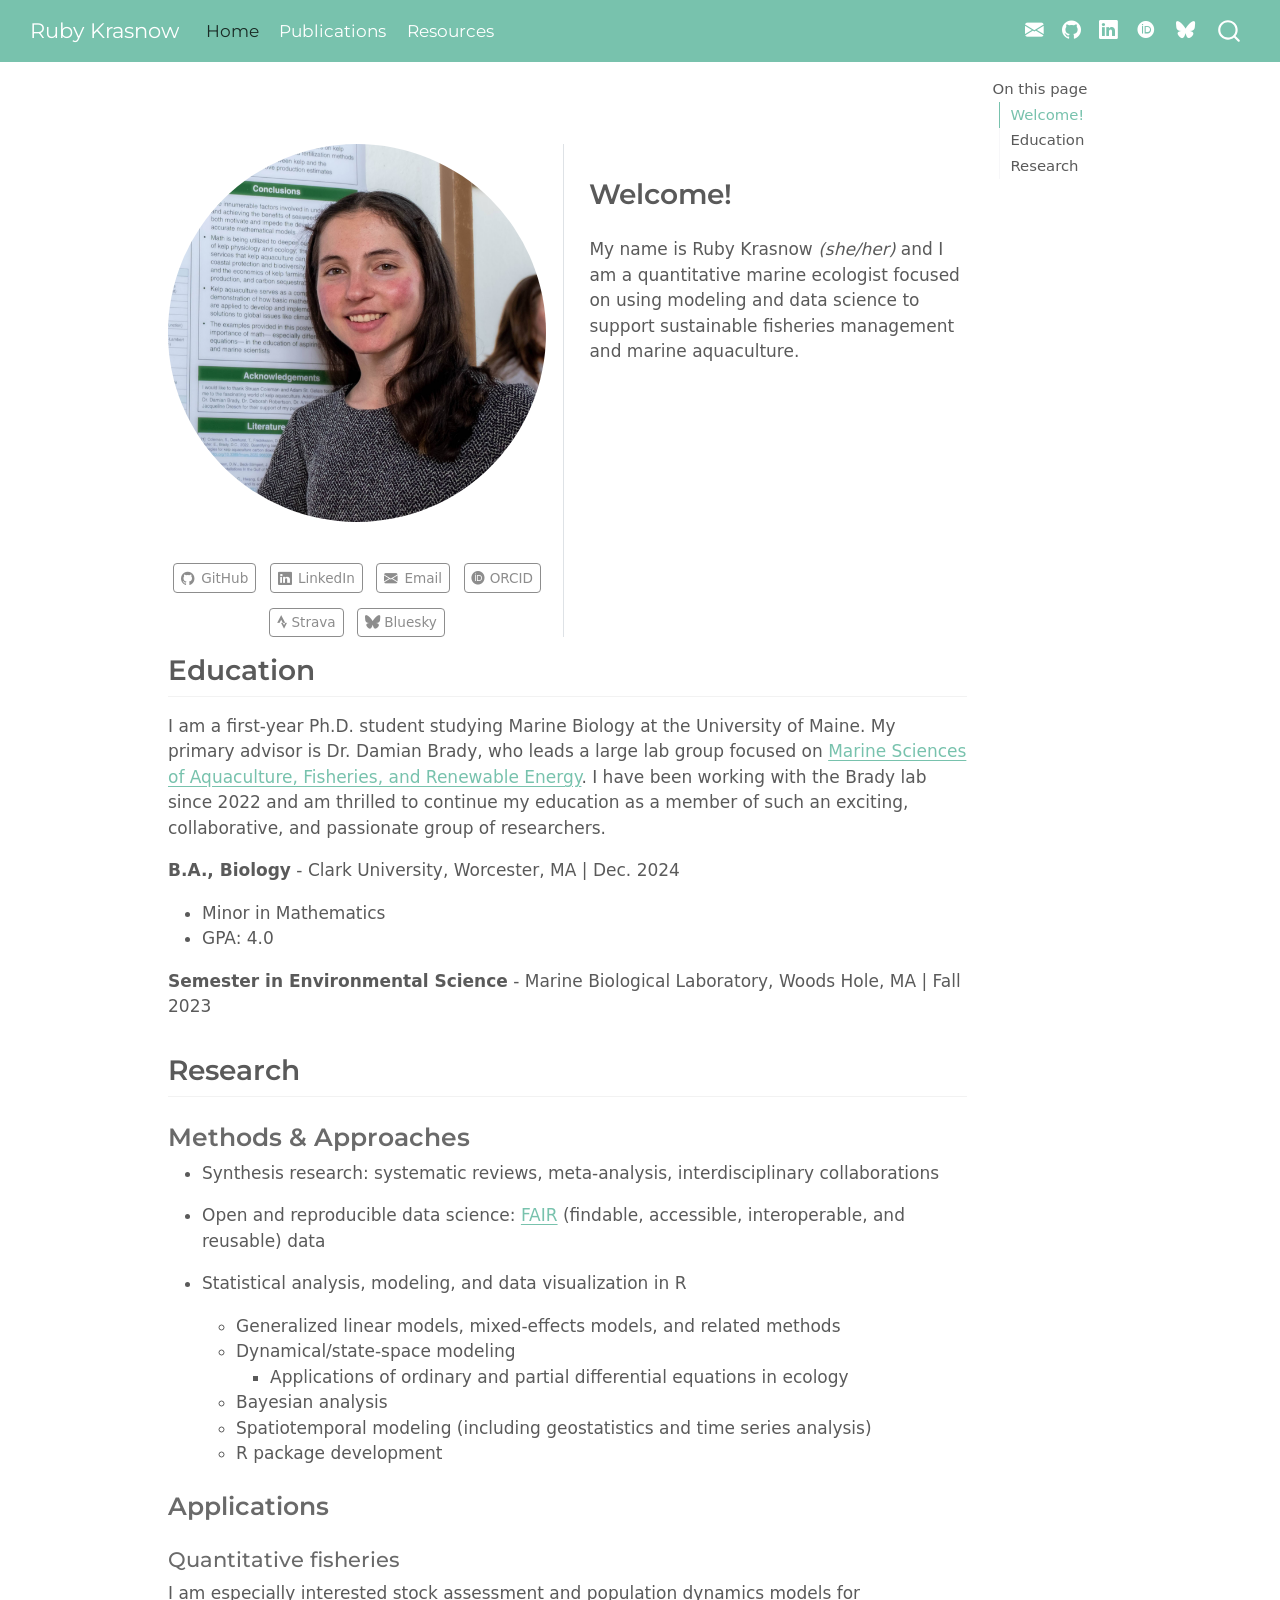
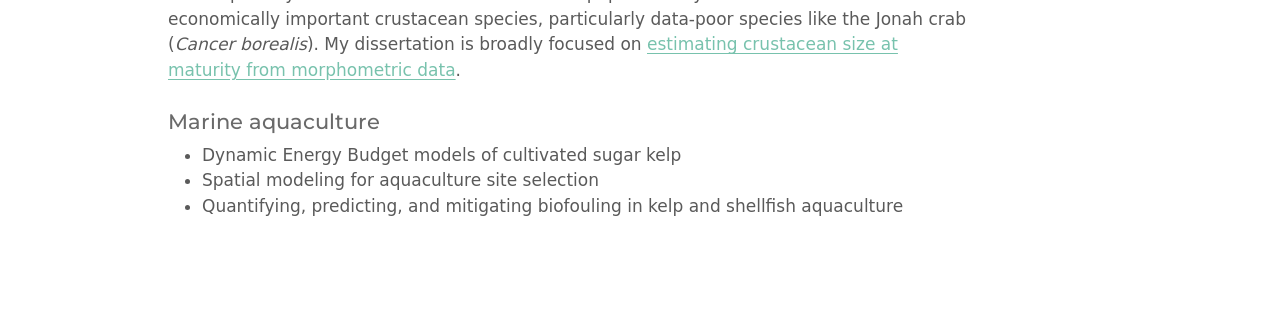
==== docs/index.html @ f3fd4e12 "post-grad update" ====
<!DOCTYPE html>
<html xmlns="http://www.w3.org/1999/xhtml" lang="en" xml:lang="en"><head>

<meta charset="utf-8">
<meta name="generator" content="quarto-1.6.39">

<meta name="viewport" content="width=device-width, initial-scale=1.0, user-scalable=yes">


<title>Ruby Krasnow</title>
<style>
code{white-space: pre-wrap;}
span.smallcaps{font-variant: small-caps;}
div.columns{display: flex; gap: min(4vw, 1.5em);}
div.column{flex: auto; overflow-x: auto;}
div.hanging-indent{margin-left: 1.5em; text-indent: -1.5em;}
ul.task-list{list-style: none;}
ul.task-list li input[type="checkbox"] {
  width: 0.8em;
  margin: 0 0.8em 0.2em -1em; /* quarto-specific, see https://github.com/quarto-dev/quarto-cli/issues/4556 */ 
  vertical-align: middle;
}
</style>


<script src="site_libs/quarto-nav/quarto-nav.js"></script>
<script src="site_libs/quarto-nav/headroom.min.js"></script>
<script src="site_libs/clipboard/clipboard.min.js"></script>
<script src="site_libs/quarto-search/autocomplete.umd.js"></script>
<script src="site_libs/quarto-search/fuse.min.js"></script>
<script src="site_libs/quarto-search/quarto-search.js"></script>
<meta name="quarto:offset" content="./">
<script src="site_libs/quarto-html/quarto.js"></script>
<script src="site_libs/quarto-html/popper.min.js"></script>
<script src="site_libs/quarto-html/tippy.umd.min.js"></script>
<link href="site_libs/quarto-html/tippy.css" rel="stylesheet">
<link href="site_libs/quarto-html/quarto-syntax-highlighting-e26003cea8cd680ca0c55a263523d882.css" rel="stylesheet" id="quarto-text-highlighting-styles">
<script src="site_libs/bootstrap/bootstrap.min.js"></script>
<link href="site_libs/bootstrap/bootstrap-icons.css" rel="stylesheet">
<link href="site_libs/bootstrap/bootstrap-530bf8e59df25186f8bffdc63bad3503.min.css" rel="stylesheet" append-hash="true" id="quarto-bootstrap" data-mode="light">
<link href="site_libs/quarto-contrib/fontawesome6-1.2.0/all.min.css" rel="stylesheet">
<link href="site_libs/quarto-contrib/fontawesome6-1.2.0/latex-fontsize.css" rel="stylesheet">
<script id="quarto-search-options" type="application/json">{
  "location": "navbar",
  "copy-button": false,
  "collapse-after": 3,
  "panel-placement": "end",
  "type": "overlay",
  "limit": 50,
  "keyboard-shortcut": [
    "f",
    "/",
    "s"
  ],
  "show-item-context": false,
  "language": {
    "search-no-results-text": "No results",
    "search-matching-documents-text": "matching documents",
    "search-copy-link-title": "Copy link to search",
    "search-hide-matches-text": "Hide additional matches",
    "search-more-match-text": "more match in this document",
    "search-more-matches-text": "more matches in this document",
    "search-clear-button-title": "Clear",
    "search-text-placeholder": "",
    "search-detached-cancel-button-title": "Cancel",
    "search-submit-button-title": "Submit",
    "search-label": "Search"
  }
}</script>


<link rel="stylesheet" href="styles.css">
</head>

<body class="nav-fixed">

<div id="quarto-search-results"></div>
  <header id="quarto-header" class="headroom fixed-top">
    <nav class="navbar navbar-expand-lg " data-bs-theme="dark">
      <div class="navbar-container container-fluid">
      <div class="navbar-brand-container mx-auto">
    <a class="navbar-brand" href="./index.html">
    <span class="navbar-title">Ruby Krasnow</span>
    </a>
  </div>
            <div id="quarto-search" class="" title="Search"></div>
          <button class="navbar-toggler" type="button" data-bs-toggle="collapse" data-bs-target="#navbarCollapse" aria-controls="navbarCollapse" role="menu" aria-expanded="false" aria-label="Toggle navigation" onclick="if (window.quartoToggleHeadroom) { window.quartoToggleHeadroom(); }">
  <span class="navbar-toggler-icon"></span>
</button>
          <div class="collapse navbar-collapse" id="navbarCollapse">
            <ul class="navbar-nav navbar-nav-scroll me-auto">
  <li class="nav-item">
    <a class="nav-link active" href="./index.html" aria-current="page"> 
<span class="menu-text">Home</span></a>
  </li>  
  <li class="nav-item">
    <a class="nav-link" href="./pubs.html"> 
<span class="menu-text">Publications</span></a>
  </li>  
  <li class="nav-item">
    <a class="nav-link" href="./resources.html"> 
<span class="menu-text">Resources</span></a>
  </li>  
</ul>
            <ul class="navbar-nav navbar-nav-scroll ms-auto">
  <li class="nav-item compact">
    <a class="nav-link" href="mailto:rubykrasnow@gmail.com"> <i class="bi bi-envelope-fill" role="img">
</i> 
<span class="menu-text"></span></a>
  </li>  
  <li class="nav-item compact">
    <a class="nav-link" href="https://github.com/rmk118"> <i class="bi bi-github" role="img">
</i> 
<span class="menu-text"></span></a>
  </li>  
  <li class="nav-item compact">
    <a class="nav-link" href="https://www.linkedin.com/in/ruby-krasnow/"> <i class="bi bi-linkedin" role="img">
</i> 
<span class="menu-text"></span></a>
  </li>  
  <li class="nav-item">
    <a class="nav-link" href="https://orcid.org/0009-0007-0531-8420"> 
<span class="menu-text"><i class="fa-brands fa-orcid" aria-label="orcid"></i></span></a>
  </li>  
  <li class="nav-item">
    <a class="nav-link" href="https://bsky.app/profile/rubyk.bsky.social"> 
<span class="menu-text"><i class="fa-brands fa-bluesky" aria-label="bluesky"></i></span></a>
  </li>  
</ul>
          </div> <!-- /navcollapse -->
            <div class="quarto-navbar-tools">
</div>
      </div> <!-- /container-fluid -->
    </nav>
</header>
<!-- content -->
<div id="quarto-content" class="quarto-container page-columns page-rows-contents page-layout-article page-navbar">
<!-- sidebar -->
<!-- margin-sidebar -->
    <div id="quarto-margin-sidebar" class="sidebar margin-sidebar">
        <nav id="TOC" role="doc-toc" class="toc-active">
    <h2 id="toc-title">On this page</h2>
   
  <ul>
  <li><a href="#welcome" id="toc-welcome" class="nav-link active" data-scroll-target="#welcome">Welcome!</a></li>
  <li><a href="#education" id="toc-education" class="nav-link" data-scroll-target="#education">Education</a></li>
  <li><a href="#research" id="toc-research" class="nav-link" data-scroll-target="#research">Research</a>
  <ul class="collapse">
  <li><a href="#methods-approaches" id="toc-methods-approaches" class="nav-link" data-scroll-target="#methods-approaches">Methods &amp; Approaches</a></li>
  <li><a href="#applications" id="toc-applications" class="nav-link" data-scroll-target="#applications">Applications</a></li>
  </ul></li>
  </ul>
</nav>
    </div>
<!-- main -->
<main class="content" id="quarto-document-content">




<div class="quarto-about-trestles">
  <div class="about-entity">
    <img src="profile_pic.jpg" class="about-image
  round " style="height: 10cm; width: 10cm;">
<header id="title-block-header" class="quarto-title-block"></header>
    <div class="about-links">
  <a href="https://github.com/rmk118" class="about-link" rel="" target="">
    <i class="bi bi-github"></i>
     <span class="about-link-text">GitHub</span>
  </a>
  <a href="https://www.linkedin.com/in/ruby-krasnow/" class="about-link" rel="" target="">
    <i class="bi bi-linkedin"></i>
     <span class="about-link-text">LinkedIn</span>
  </a>
  <a href="mailto:rubykrasnow@gmail.com" class="about-link" rel="" target="">
    <i class="bi bi-envelope-fill"></i>
     <span class="about-link-text">Email</span>
  </a>
  <a href="https://orcid.org/0009-0007-0531-8420" class="about-link" rel="" target="">
     <span class="about-link-text"><i class="fa-brands fa-orcid" aria-label="orcid"></i> ORCID</span>
  </a>
  <a href="https://www.strava.com/athletes/117549632" class="about-link" rel="" target="">
     <span class="about-link-text"><i class="fa-brands fa-strava" aria-label="strava"></i> Strava</span>
  </a>
  <a href="https://bsky.app/profile/rubyk.bsky.social" class="about-link" rel="" target="">
     <span class="about-link-text"><i class="fa-brands fa-bluesky" aria-label="bluesky"></i> Bluesky</span>
  </a>
</div>
  </div>
  <div class="about-contents"><div id="header">
<section id="welcome" class="level2">
<h2 data-anchor-id="welcome">Welcome!</h2>
<p>My name is Ruby Krasnow <em>(she/her)</em> and I am a quantitative marine ecologist focused on using modeling and data science to support sustainable fisheries management and marine aquaculture.</p>
</section>
</div></div>
</div>

<section id="education" class="level2">
<h2 data-anchor-id="education">Education</h2>
<p>I am a first-year Ph.D.&nbsp;student studying Marine Biology at the University of Maine. My primary advisor is Dr.&nbsp;Damian Brady, who leads a large lab group focused on <a href="https://umaine.edu/bradylab/">Marine Sciences of Aquaculture, Fisheries, and Renewable Energy</a>. I have been working with the Brady lab since 2022 and am thrilled to continue my education as a member of such an exciting, collaborative, and passionate group of researchers.</p>
<p><strong>B.A., Biology</strong> - Clark University, Worcester, MA | Dec.&nbsp;2024</p>
<ul>
<li>Minor in Mathematics</li>
<li>GPA: 4.0</li>
</ul>
<p><strong>Semester in Environmental Science</strong> - Marine Biological Laboratory, Woods Hole, MA | Fall 2023</p>
</section>
<section id="research" class="level2">
<h2 data-anchor-id="research">Research</h2>
<section id="methods-approaches" class="level3">
<h3 data-anchor-id="methods-approaches">Methods &amp; Approaches</h3>
<ul>
<li><p>Synthesis research: systematic reviews, meta-analysis, interdisciplinary collaborations</p></li>
<li><p>Open and reproducible data science: <a href="https://www.go-fair.org/fair-principles/">FAIR</a> (findable, accessible, interoperable, and reusable) data</p></li>
<li><p>Statistical analysis, modeling, and data visualization in R</p>
<ul>
<li>Generalized linear models, mixed-effects models, and related methods</li>
<li>Dynamical/state-space modeling
<ul>
<li>Applications of ordinary and partial differential equations in ecology</li>
</ul></li>
<li>Bayesian analysis</li>
<li>Spatiotemporal modeling (including geostatistics and time series analysis)</li>
<li>R package development</li>
</ul></li>
</ul>
</section>
<section id="applications" class="level3">
<h3 data-anchor-id="applications">Applications</h3>
<section id="quantitative-fisheries" class="level4">
<h4 data-anchor-id="quantitative-fisheries">Quantitative fisheries</h4>
<p>I am especially interested stock assessment and population dynamics models for economically important crustacean species, particularly data-poor species like the Jonah crab (<em>Cancer borealis</em>). My dissertation is broadly focused on <a href="https://rmk118.github.io/thesis_proposal/">estimating crustacean size at maturity from morphometric data</a>.</p>
</section>
<section id="marine-aquaculture" class="level4">
<h4 data-anchor-id="marine-aquaculture">Marine aquaculture</h4>
<ul>
<li>Dynamic Energy Budget models of cultivated sugar kelp</li>
<li>Spatial modeling for aquaculture site selection</li>
<li>Quantifying, predicting, and mitigating biofouling in kelp and shellfish aquaculture</li>
</ul>



</section>
</section>
</section>

</main> <!-- /main -->
<script id="quarto-html-after-body" type="application/javascript">
window.document.addEventListener("DOMContentLoaded", function (event) {
  const toggleBodyColorMode = (bsSheetEl) => {
    const mode = bsSheetEl.getAttribute("data-mode");
    const bodyEl = window.document.querySelector("body");
    if (mode === "dark") {
      bodyEl.classList.add("quarto-dark");
      bodyEl.classList.remove("quarto-light");
    } else {
      bodyEl.classList.add("quarto-light");
      bodyEl.classList.remove("quarto-dark");
    }
  }
  const toggleBodyColorPrimary = () => {
    const bsSheetEl = window.document.querySelector("link#quarto-bootstrap");
    if (bsSheetEl) {
      toggleBodyColorMode(bsSheetEl);
    }
  }
  toggleBodyColorPrimary();  
  const isCodeAnnotation = (el) => {
    for (const clz of el.classList) {
      if (clz.startsWith('code-annotation-')) {                     
        return true;
      }
    }
    return false;
  }
  const onCopySuccess = function(e) {
    // button target
    const button = e.trigger;
    // don't keep focus
    button.blur();
    // flash "checked"
    button.classList.add('code-copy-button-checked');
    var currentTitle = button.getAttribute("title");
    button.setAttribute("title", "Copied!");
    let tooltip;
    if (window.bootstrap) {
      button.setAttribute("data-bs-toggle", "tooltip");
      button.setAttribute("data-bs-placement", "left");
      button.setAttribute("data-bs-title", "Copied!");
      tooltip = new bootstrap.Tooltip(button, 
        { trigger: "manual", 
          customClass: "code-copy-button-tooltip",
          offset: [0, -8]});
      tooltip.show();    
    }
    setTimeout(function() {
      if (tooltip) {
        tooltip.hide();
        button.removeAttribute("data-bs-title");
        button.removeAttribute("data-bs-toggle");
        button.removeAttribute("data-bs-placement");
      }
      button.setAttribute("title", currentTitle);
      button.classList.remove('code-copy-button-checked');
    }, 1000);
    // clear code selection
    e.clearSelection();
  }
  const getTextToCopy = function(trigger) {
      const codeEl = trigger.previousElementSibling.cloneNode(true);
      for (const childEl of codeEl.children) {
        if (isCodeAnnotation(childEl)) {
          childEl.remove();
        }
      }
      return codeEl.innerText;
  }
  const clipboard = new window.ClipboardJS('.code-copy-button:not([data-in-quarto-modal])', {
    text: getTextToCopy
  });
  clipboard.on('success', onCopySuccess);
  if (window.document.getElementById('quarto-embedded-source-code-modal')) {
    const clipboardModal = new window.ClipboardJS('.code-copy-button[data-in-quarto-modal]', {
      text: getTextToCopy,
      container: window.document.getElementById('quarto-embedded-source-code-modal')
    });
    clipboardModal.on('success', onCopySuccess);
  }
    var localhostRegex = new RegExp(/^(?:http|https):\/\/localhost\:?[0-9]*\//);
    var mailtoRegex = new RegExp(/^mailto:/);
      var filterRegex = new RegExp('/' + window.location.host + '/');
    var isInternal = (href) => {
        return filterRegex.test(href) || localhostRegex.test(href) || mailtoRegex.test(href);
    }
    // Inspect non-navigation links and adorn them if external
 	var links = window.document.querySelectorAll('a[href]:not(.nav-link):not(.navbar-brand):not(.toc-action):not(.sidebar-link):not(.sidebar-item-toggle):not(.pagination-link):not(.no-external):not([aria-hidden]):not(.dropdown-item):not(.quarto-navigation-tool):not(.about-link)');
    for (var i=0; i<links.length; i++) {
      const link = links[i];
      if (!isInternal(link.href)) {
        // undo the damage that might have been done by quarto-nav.js in the case of
        // links that we want to consider external
        if (link.dataset.originalHref !== undefined) {
          link.href = link.dataset.originalHref;
        }
          // target, if specified
          link.setAttribute("target", "_blank");
          if (link.getAttribute("rel") === null) {
            link.setAttribute("rel", "noopener");
          }
      }
    }
  function tippyHover(el, contentFn, onTriggerFn, onUntriggerFn) {
    const config = {
      allowHTML: true,
      maxWidth: 500,
      delay: 100,
      arrow: false,
      appendTo: function(el) {
          return el.parentElement;
      },
      interactive: true,
      interactiveBorder: 10,
      theme: 'quarto',
      placement: 'bottom-start',
    };
    if (contentFn) {
      config.content = contentFn;
    }
    if (onTriggerFn) {
      config.onTrigger = onTriggerFn;
    }
    if (onUntriggerFn) {
      config.onUntrigger = onUntriggerFn;
    }
    window.tippy(el, config); 
  }
  const noterefs = window.document.querySelectorAll('a[role="doc-noteref"]');
  for (var i=0; i<noterefs.length; i++) {
    const ref = noterefs[i];
    tippyHover(ref, function() {
      // use id or data attribute instead here
      let href = ref.getAttribute('data-footnote-href') || ref.getAttribute('href');
      try { href = new URL(href).hash; } catch {}
      const id = href.replace(/^#\/?/, "");
      const note = window.document.getElementById(id);
      if (note) {
        return note.innerHTML;
      } else {
        return "";
      }
    });
  }
  const xrefs = window.document.querySelectorAll('a.quarto-xref');
  const processXRef = (id, note) => {
    // Strip column container classes
    const stripColumnClz = (el) => {
      el.classList.remove("page-full", "page-columns");
      if (el.children) {
        for (const child of el.children) {
          stripColumnClz(child);
        }
      }
    }
    stripColumnClz(note)
    if (id === null || id.startsWith('sec-')) {
      // Special case sections, only their first couple elements
      const container = document.createElement("div");
      if (note.children && note.children.length > 2) {
        container.appendChild(note.children[0].cloneNode(true));
        for (let i = 1; i < note.children.length; i++) {
          const child = note.children[i];
          if (child.tagName === "P" && child.innerText === "") {
            continue;
          } else {
            container.appendChild(child.cloneNode(true));
            break;
          }
        }
        if (window.Quarto?.typesetMath) {
          window.Quarto.typesetMath(container);
        }
        return container.innerHTML
      } else {
        if (window.Quarto?.typesetMath) {
          window.Quarto.typesetMath(note);
        }
        return note.innerHTML;
      }
    } else {
      // Remove any anchor links if they are present
      const anchorLink = note.querySelector('a.anchorjs-link');
      if (anchorLink) {
        anchorLink.remove();
      }
      if (window.Quarto?.typesetMath) {
        window.Quarto.typesetMath(note);
      }
      if (note.classList.contains("callout")) {
        return note.outerHTML;
      } else {
        return note.innerHTML;
      }
    }
  }
  for (var i=0; i<xrefs.length; i++) {
    const xref = xrefs[i];
    tippyHover(xref, undefined, function(instance) {
      instance.disable();
      let url = xref.getAttribute('href');
      let hash = undefined; 
      if (url.startsWith('#')) {
        hash = url;
      } else {
        try { hash = new URL(url).hash; } catch {}
      }
      if (hash) {
        const id = hash.replace(/^#\/?/, "");
        const note = window.document.getElementById(id);
        if (note !== null) {
          try {
            const html = processXRef(id, note.cloneNode(true));
            instance.setContent(html);
          } finally {
            instance.enable();
            instance.show();
          }
        } else {
          // See if we can fetch this
          fetch(url.split('#')[0])
          .then(res => res.text())
          .then(html => {
            const parser = new DOMParser();
            const htmlDoc = parser.parseFromString(html, "text/html");
            const note = htmlDoc.getElementById(id);
            if (note !== null) {
              const html = processXRef(id, note);
              instance.setContent(html);
            } 
          }).finally(() => {
            instance.enable();
            instance.show();
          });
        }
      } else {
        // See if we can fetch a full url (with no hash to target)
        // This is a special case and we should probably do some content thinning / targeting
        fetch(url)
        .then(res => res.text())
        .then(html => {
          const parser = new DOMParser();
          const htmlDoc = parser.parseFromString(html, "text/html");
          const note = htmlDoc.querySelector('main.content');
          if (note !== null) {
            // This should only happen for chapter cross references
            // (since there is no id in the URL)
            // remove the first header
            if (note.children.length > 0 && note.children[0].tagName === "HEADER") {
              note.children[0].remove();
            }
            const html = processXRef(null, note);
            instance.setContent(html);
          } 
        }).finally(() => {
          instance.enable();
          instance.show();
        });
      }
    }, function(instance) {
    });
  }
      let selectedAnnoteEl;
      const selectorForAnnotation = ( cell, annotation) => {
        let cellAttr = 'data-code-cell="' + cell + '"';
        let lineAttr = 'data-code-annotation="' +  annotation + '"';
        const selector = 'span[' + cellAttr + '][' + lineAttr + ']';
        return selector;
      }
      const selectCodeLines = (annoteEl) => {
        const doc = window.document;
        const targetCell = annoteEl.getAttribute("data-target-cell");
        const targetAnnotation = annoteEl.getAttribute("data-target-annotation");
        const annoteSpan = window.document.querySelector(selectorForAnnotation(targetCell, targetAnnotation));
        const lines = annoteSpan.getAttribute("data-code-lines").split(",");
        const lineIds = lines.map((line) => {
          return targetCell + "-" + line;
        })
        let top = null;
        let height = null;
        let parent = null;
        if (lineIds.length > 0) {
            //compute the position of the single el (top and bottom and make a div)
            const el = window.document.getElementById(lineIds[0]);
            top = el.offsetTop;
            height = el.offsetHeight;
            parent = el.parentElement.parentElement;
          if (lineIds.length > 1) {
            const lastEl = window.document.getElementById(lineIds[lineIds.length - 1]);
            const bottom = lastEl.offsetTop + lastEl.offsetHeight;
            height = bottom - top;
          }
          if (top !== null && height !== null && parent !== null) {
            // cook up a div (if necessary) and position it 
            let div = window.document.getElementById("code-annotation-line-highlight");
            if (div === null) {
              div = window.document.createElement("div");
              div.setAttribute("id", "code-annotation-line-highlight");
              div.style.position = 'absolute';
              parent.appendChild(div);
            }
            div.style.top = top - 2 + "px";
            div.style.height = height + 4 + "px";
            div.style.left = 0;
            let gutterDiv = window.document.getElementById("code-annotation-line-highlight-gutter");
            if (gutterDiv === null) {
              gutterDiv = window.document.createElement("div");
              gutterDiv.setAttribute("id", "code-annotation-line-highlight-gutter");
              gutterDiv.style.position = 'absolute';
              const codeCell = window.document.getElementById(targetCell);
              const gutter = codeCell.querySelector('.code-annotation-gutter');
              gutter.appendChild(gutterDiv);
            }
            gutterDiv.style.top = top - 2 + "px";
            gutterDiv.style.height = height + 4 + "px";
          }
          selectedAnnoteEl = annoteEl;
        }
      };
      const unselectCodeLines = () => {
        const elementsIds = ["code-annotation-line-highlight", "code-annotation-line-highlight-gutter"];
        elementsIds.forEach((elId) => {
          const div = window.document.getElementById(elId);
          if (div) {
            div.remove();
          }
        });
        selectedAnnoteEl = undefined;
      };
        // Handle positioning of the toggle
    window.addEventListener(
      "resize",
      throttle(() => {
        elRect = undefined;
        if (selectedAnnoteEl) {
          selectCodeLines(selectedAnnoteEl);
        }
      }, 10)
    );
    function throttle(fn, ms) {
    let throttle = false;
    let timer;
      return (...args) => {
        if(!throttle) { // first call gets through
            fn.apply(this, args);
            throttle = true;
        } else { // all the others get throttled
            if(timer) clearTimeout(timer); // cancel #2
            timer = setTimeout(() => {
              fn.apply(this, args);
              timer = throttle = false;
            }, ms);
        }
      };
    }
      // Attach click handler to the DT
      const annoteDls = window.document.querySelectorAll('dt[data-target-cell]');
      for (const annoteDlNode of annoteDls) {
        annoteDlNode.addEventListener('click', (event) => {
          const clickedEl = event.target;
          if (clickedEl !== selectedAnnoteEl) {
            unselectCodeLines();
            const activeEl = window.document.querySelector('dt[data-target-cell].code-annotation-active');
            if (activeEl) {
              activeEl.classList.remove('code-annotation-active');
            }
            selectCodeLines(clickedEl);
            clickedEl.classList.add('code-annotation-active');
          } else {
            // Unselect the line
            unselectCodeLines();
            clickedEl.classList.remove('code-annotation-active');
          }
        });
      }
  const findCites = (el) => {
    const parentEl = el.parentElement;
    if (parentEl) {
      const cites = parentEl.dataset.cites;
      if (cites) {
        return {
          el,
          cites: cites.split(' ')
        };
      } else {
        return findCites(el.parentElement)
      }
    } else {
      return undefined;
    }
  };
  var bibliorefs = window.document.querySelectorAll('a[role="doc-biblioref"]');
  for (var i=0; i<bibliorefs.length; i++) {
    const ref = bibliorefs[i];
    const citeInfo = findCites(ref);
    if (citeInfo) {
      tippyHover(citeInfo.el, function() {
        var popup = window.document.createElement('div');
        citeInfo.cites.forEach(function(cite) {
          var citeDiv = window.document.createElement('div');
          citeDiv.classList.add('hanging-indent');
          citeDiv.classList.add('csl-entry');
          var biblioDiv = window.document.getElementById('ref-' + cite);
          if (biblioDiv) {
            citeDiv.innerHTML = biblioDiv.innerHTML;
          }
          popup.appendChild(citeDiv);
        });
        return popup.innerHTML;
      });
    }
  }
});
</script>
</div> <!-- /content -->




</body></html>
---- docs/site_libs/quarto-html/tippy.css ----
.tippy-box[data-animation=fade][data-state=hidden]{opacity:0}[data-tippy-root]{max-width:calc(100vw - 10px)}.tippy-box{position:relative;background-color:#333;color:#fff;border-radius:4px;font-size:14px;line-height:1.4;white-space:normal;outline:0;transition-property:transform,visibility,opacity}.tippy-box[data-placement^=top]>.tippy-arrow{bottom:0}.tippy-box[data-placement^=top]>.tippy-arrow:before{bottom:-7px;left:0;border-width:8px 8px 0;border-top-color:initial;transform-origin:center top}.tippy-box[data-placement^=bottom]>.tippy-arrow{top:0}.tippy-box[data-placement^=bottom]>.tippy-arrow:before{top:-7px;left:0;border-width:0 8px 8px;border-bottom-color:initial;transform-origin:center bottom}.tippy-box[data-placement^=left]>.tippy-arrow{right:0}.tippy-box[data-placement^=left]>.tippy-arrow:before{border-width:8px 0 8px 8px;border-left-color:initial;right:-7px;transform-origin:center left}.tippy-box[data-placement^=right]>.tippy-arrow{left:0}.tippy-box[data-placement^=right]>.tippy-arrow:before{left:-7px;border-width:8px 8px 8px 0;border-right-color:initial;transform-origin:center right}.tippy-box[data-inertia][data-state=visible]{transition-timing-function:cubic-bezier(.54,1.5,.38,1.11)}.tippy-arrow{width:16px;height:16px;color:#333}.tippy-arrow:before{content:"";position:absolute;border-color:transparent;border-style:solid}.tippy-content{position:relative;padding:5px 9px;z-index:1}
---- docs/site_libs/quarto-html/quarto-syntax-highlighting-e26003cea8cd680ca0c55a263523d882.css ----
/* quarto syntax highlight colors */
:root {
  --quarto-hl-ot-color: #003B4F;
  --quarto-hl-at-color: #657422;
  --quarto-hl-ss-color: #20794D;
  --quarto-hl-an-color: #5E5E5E;
  --quarto-hl-fu-color: #4758AB;
  --quarto-hl-st-color: #20794D;
  --quarto-hl-cf-color: #003B4F;
  --quarto-hl-op-color: #5E5E5E;
  --quarto-hl-er-color: #AD0000;
  --quarto-hl-bn-color: #AD0000;
  --quarto-hl-al-color: #AD0000;
  --quarto-hl-va-color: #111111;
  --quarto-hl-bu-color: inherit;
  --quarto-hl-ex-color: inherit;
  --quarto-hl-pp-color: #AD0000;
  --quarto-hl-in-color: #5E5E5E;
  --quarto-hl-vs-color: #20794D;
  --quarto-hl-wa-color: #5E5E5E;
  --quarto-hl-do-color: #5E5E5E;
  --quarto-hl-im-color: #00769E;
  --quarto-hl-ch-color: #20794D;
  --quarto-hl-dt-color: #AD0000;
  --quarto-hl-fl-color: #AD0000;
  --quarto-hl-co-color: #5E5E5E;
  --quarto-hl-cv-color: #5E5E5E;
  --quarto-hl-cn-color: #8f5902;
  --quarto-hl-sc-color: #5E5E5E;
  --quarto-hl-dv-color: #AD0000;
  --quarto-hl-kw-color: #003B4F;
}

/* other quarto variables */
:root {
  --quarto-font-monospace: SFMono-Regular, Menlo, Monaco, Consolas, "Liberation Mono", "Courier New", monospace;
}

pre > code.sourceCode > span {
  color: #003B4F;
}

code span {
  color: #003B4F;
}

code.sourceCode > span {
  color: #003B4F;
}

div.sourceCode,
div.sourceCode pre.sourceCode {
  color: #003B4F;
}

code span.ot {
  color: #003B4F;
  font-style: inherit;
}

code span.at {
  color: #657422;
  font-style: inherit;
}

code span.ss {
  color: #20794D;
  font-style: inherit;
}

code span.an {
  color: #5E5E5E;
  font-style: inherit;
}

code span.fu {
  color: #4758AB;
  font-style: inherit;
}

code span.st {
  color: #20794D;
  font-style: inherit;
}

code span.cf {
  color: #003B4F;
  font-weight: bold;
  font-style: inherit;
}

code span.op {
  color: #5E5E5E;
  font-style: inherit;
}

code span.er {
  color: #AD0000;
  font-style: inherit;
}

code span.bn {
  color: #AD0000;
  font-style: inherit;
}

code span.al {
  color: #AD0000;
  font-style: inherit;
}

code span.va {
  color: #111111;
  font-style: inherit;
}

code span.bu {
  font-style: inherit;
}

code span.ex {
  font-style: inherit;
}

code span.pp {
  color: #AD0000;
  font-style: inherit;
}

code span.in {
  color: #5E5E5E;
  font-style: inherit;
}

code span.vs {
  color: #20794D;
  font-style: inherit;
}

code span.wa {
  color: #5E5E5E;
  font-style: italic;
}

code span.do {
  color: #5E5E5E;
  font-style: italic;
}

code span.im {
  color: #00769E;
  font-style: inherit;
}

code span.ch {
  color: #20794D;
  font-style: inherit;
}

code span.dt {
  color: #AD0000;
  font-style: inherit;
}

code span.fl {
  color: #AD0000;
  font-style: inherit;
}

code span.co {
  color: #5E5E5E;
  font-style: inherit;
}

code span.cv {
  color: #5E5E5E;
  font-style: italic;
}

code span.cn {
  color: #8f5902;
  font-style: inherit;
}

code span.sc {
  color: #5E5E5E;
  font-style: inherit;
}

code span.dv {
  color: #AD0000;
  font-style: inherit;
}

code span.kw {
  color: #003B4F;
  font-weight: bold;
  font-style: inherit;
}

.prevent-inlining {
  content: "</";
}

/*# sourceMappingURL=e90e9ab646ea9b1aaa61e089606e0f97.css.map */
---- docs/site_libs/quarto-contrib/fontawesome6-1.2.0/latex-fontsize.css ----
.fa-tiny {
  font-size: 0.5em;
}
.fa-scriptsize {
  font-size: 0.7em;
}
.fa-footnotesize {
  font-size: 0.8em;
}
.fa-small {
  font-size: 0.9em;
}
.fa-normalsize {
  font-size: 1em;
}
.fa-large {
  font-size: 1.2em;
}
.fa-Large {
  font-size: 1.5em;
}
.fa-LARGE {
  font-size: 1.75em;
}
.fa-huge {
  font-size: 2em;
}
.fa-Huge {
  font-size: 2.5em;
}
---- docs/styles.css ----
/* css styles */
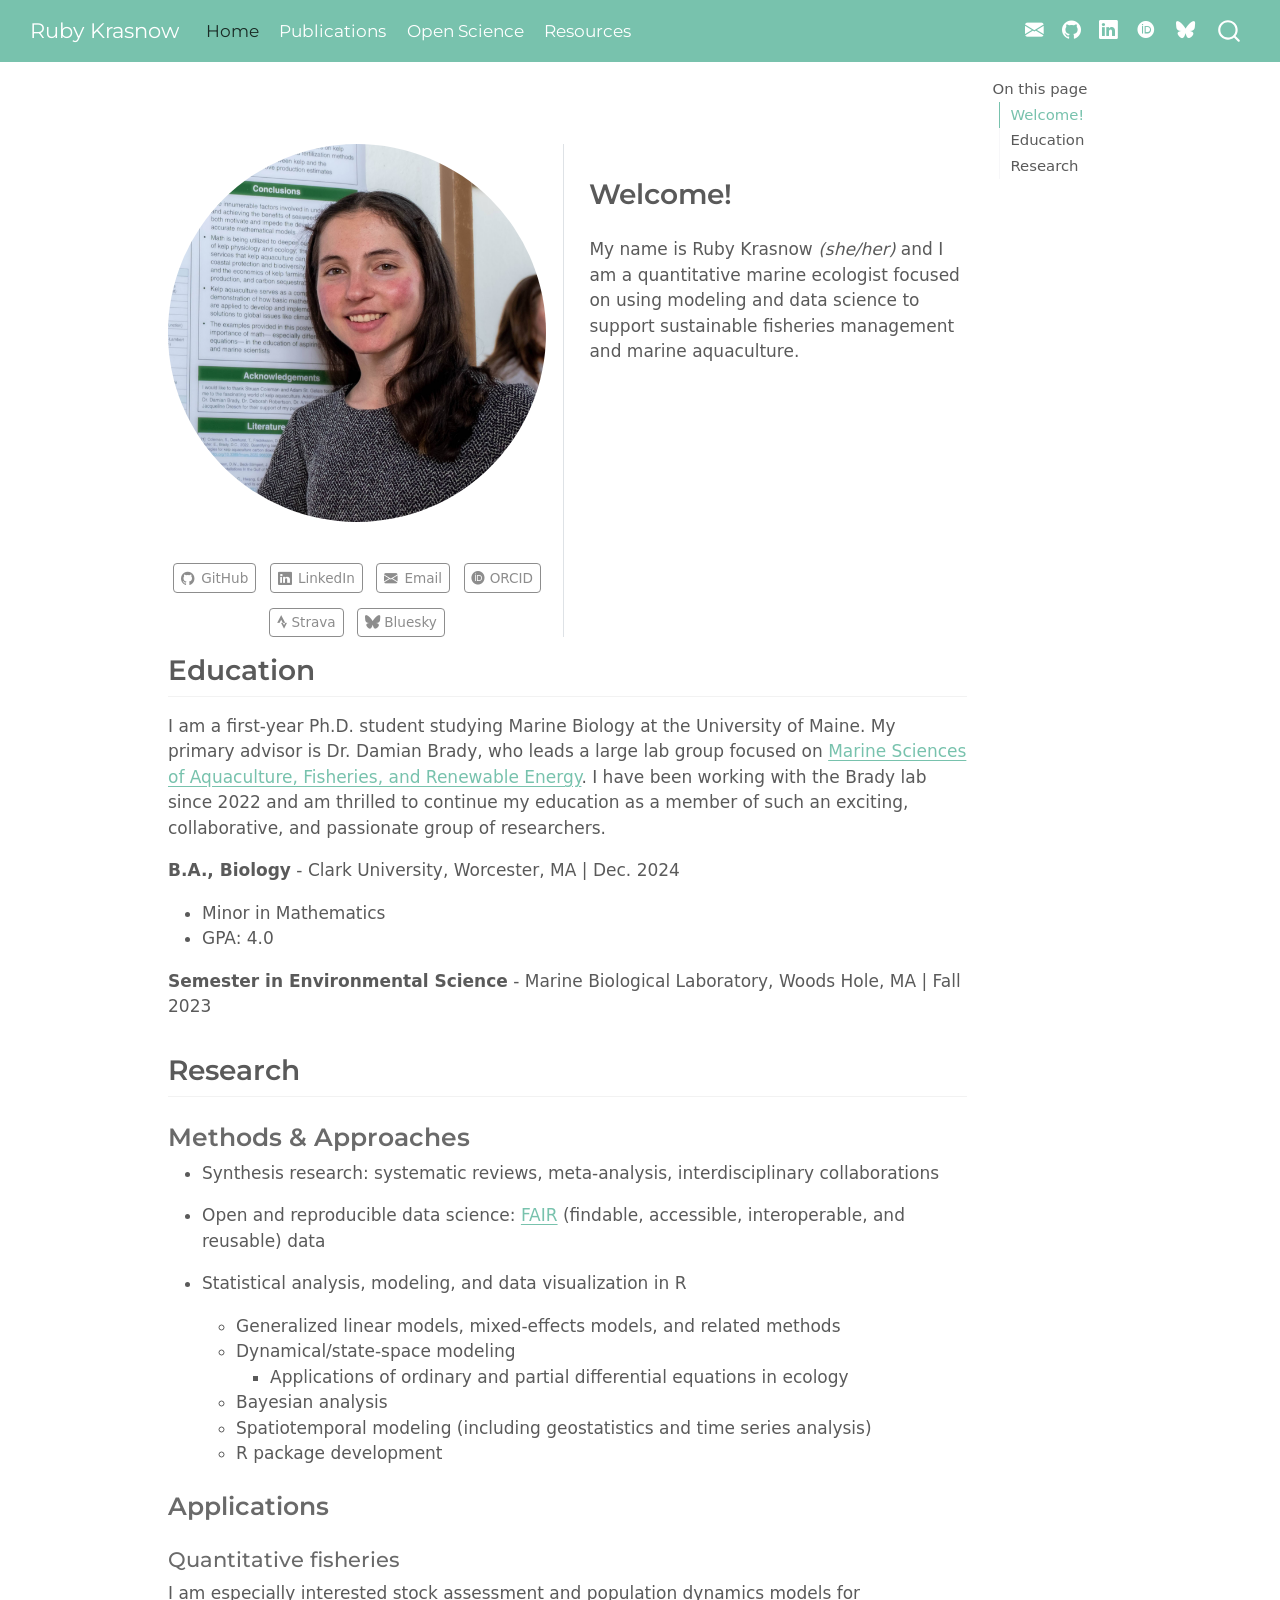
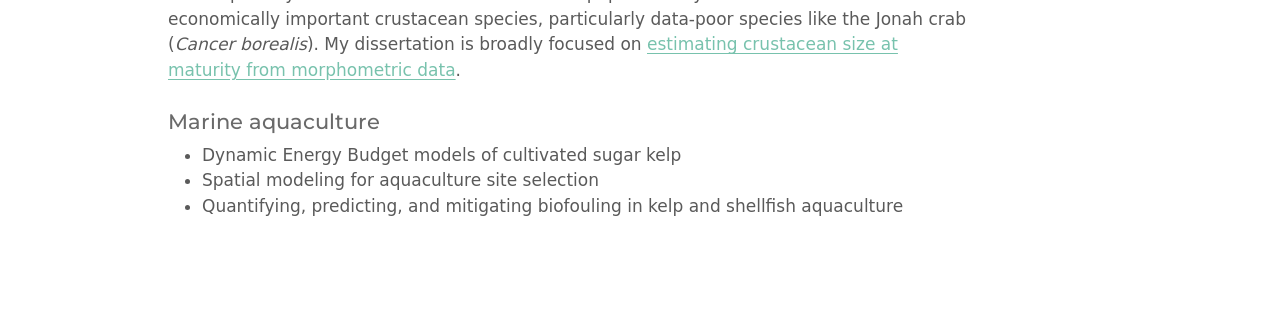
==== commit 6d76447d: "added open science page" ====
--- a/docs/index.html
+++ b/docs/index.html
@@ -96,6 +96,10 @@
   <li class="nav-item">
     <a class="nav-link" href="./pubs.html"> 
 <span class="menu-text">Publications</span></a>
+  </li>  
+  <li class="nav-item">
+    <a class="nav-link" href="./open_science.html"> 
+<span class="menu-text">Open Science</span></a>
   </li>  
   <li class="nav-item">
     <a class="nav-link" href="./resources.html"> 
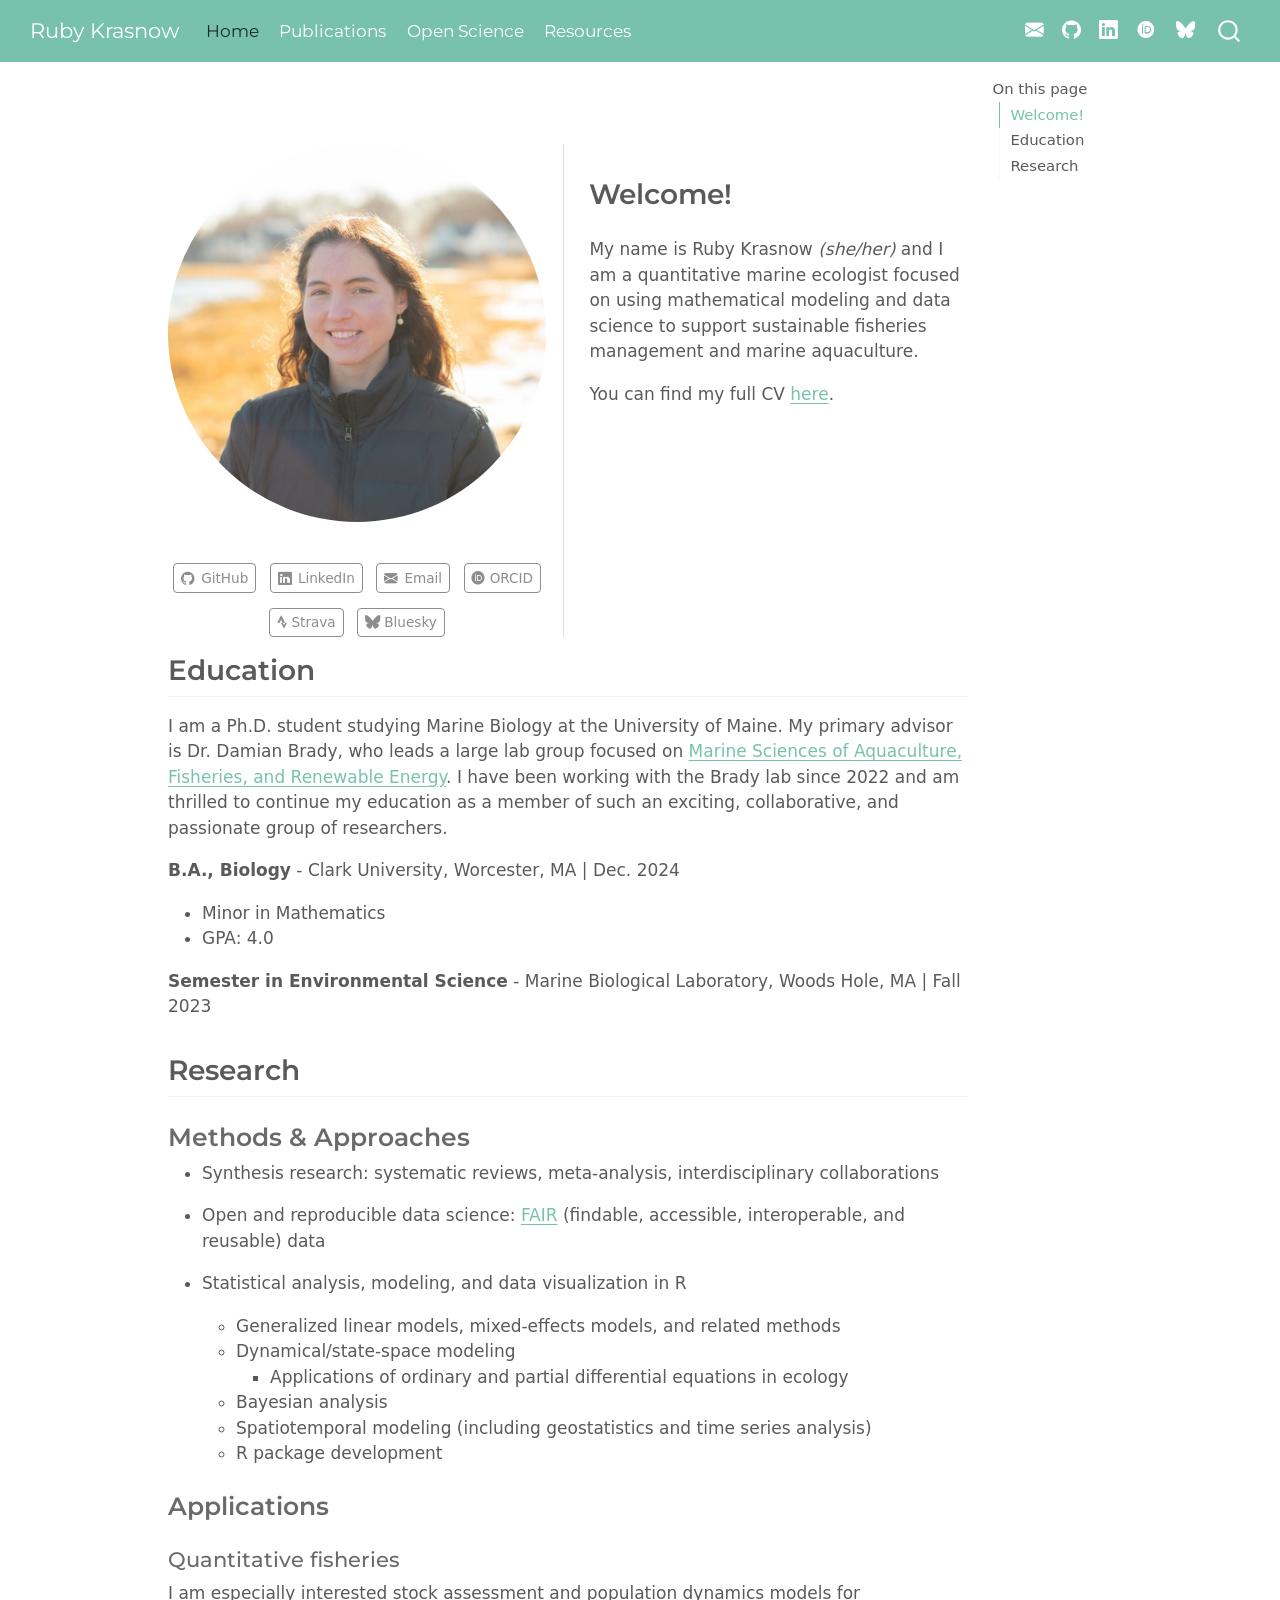
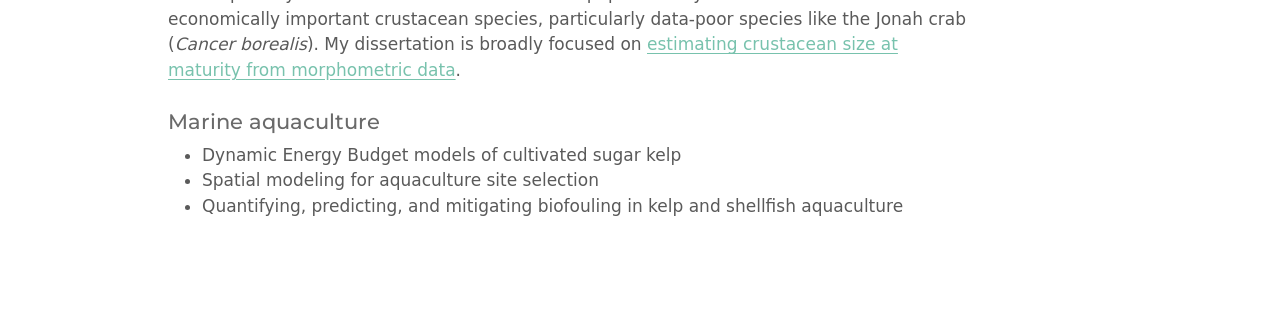
==== commit f32aa643: "updated Aug 11" ====
--- a/docs/index.html
+++ b/docs/index.html
@@ -194,14 +194,15 @@
   <div class="about-contents"><div id="header">
 <section id="welcome" class="level2">
 <h2 data-anchor-id="welcome">Welcome!</h2>
-<p>My name is Ruby Krasnow <em>(she/her)</em> and I am a quantitative marine ecologist focused on using modeling and data science to support sustainable fisheries management and marine aquaculture.</p>
+<p>My name is Ruby Krasnow <em>(she/her)</em> and I am a quantitative marine ecologist focused on using mathematical modeling and data science to support sustainable fisheries management and marine aquaculture.</p>
+<p>You can find my full CV <a href="Krasnow_CV_for_web_2025-08-11.pdf">here</a>.</p>
 </section>
 </div></div>
 </div>
 
 <section id="education" class="level2">
 <h2 data-anchor-id="education">Education</h2>
-<p>I am a first-year Ph.D.&nbsp;student studying Marine Biology at the University of Maine. My primary advisor is Dr.&nbsp;Damian Brady, who leads a large lab group focused on <a href="https://umaine.edu/bradylab/">Marine Sciences of Aquaculture, Fisheries, and Renewable Energy</a>. I have been working with the Brady lab since 2022 and am thrilled to continue my education as a member of such an exciting, collaborative, and passionate group of researchers.</p>
+<p>I am a Ph.D.&nbsp;student studying Marine Biology at the University of Maine. My primary advisor is Dr.&nbsp;Damian Brady, who leads a large lab group focused on <a href="https://umaine.edu/bradylab/">Marine Sciences of Aquaculture, Fisheries, and Renewable Energy</a>. I have been working with the Brady lab since 2022 and am thrilled to continue my education as a member of such an exciting, collaborative, and passionate group of researchers.</p>
 <p><strong>B.A., Biology</strong> - Clark University, Worcester, MA | Dec.&nbsp;2024</p>
 <ul>
 <li>Minor in Mathematics</li>
@@ -333,7 +334,7 @@
   }
     var localhostRegex = new RegExp(/^(?:http|https):\/\/localhost\:?[0-9]*\//);
     var mailtoRegex = new RegExp(/^mailto:/);
-      var filterRegex = new RegExp('/' + window.location.host + '/');
+      var filterRegex = new RegExp("https:\/\/rmk118\.github\.io\/");
     var isInternal = (href) => {
         return filterRegex.test(href) || localhostRegex.test(href) || mailtoRegex.test(href);
     }
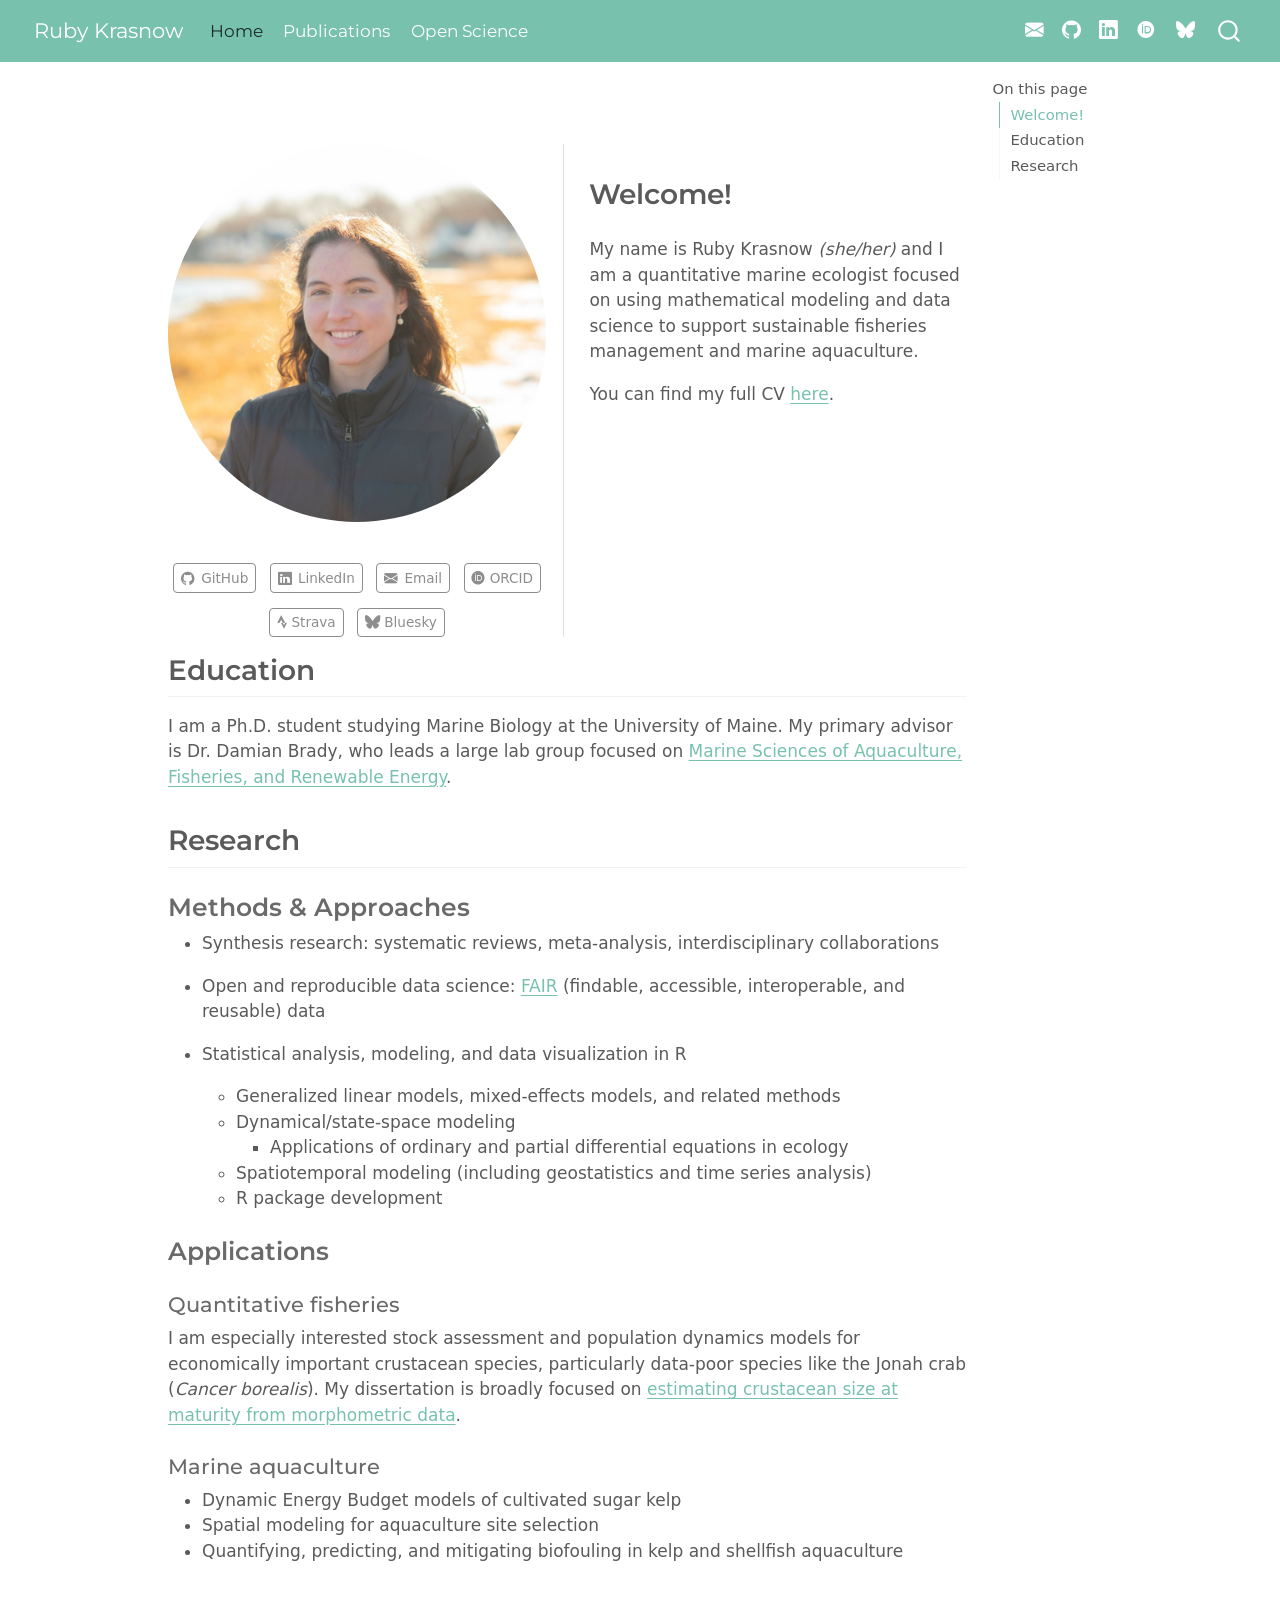
==== commit 4550d760: "restructure open science page" ====
--- a/docs/index.html
+++ b/docs/index.html
@@ -2,7 +2,7 @@
 <html xmlns="http://www.w3.org/1999/xhtml" lang="en" xml:lang="en"><head>
 
 <meta charset="utf-8">
-<meta name="generator" content="quarto-1.6.39">
+<meta name="generator" content="quarto-1.8.25">
 
 <meta name="viewport" content="width=device-width, initial-scale=1.0, user-scalable=yes">
 
@@ -30,14 +30,16 @@
 <script src="site_libs/quarto-search/fuse.min.js"></script>
 <script src="site_libs/quarto-search/quarto-search.js"></script>
 <meta name="quarto:offset" content="./">
-<script src="site_libs/quarto-html/quarto.js"></script>
+<script src="site_libs/quarto-html/quarto.js" type="module"></script>
+<script src="site_libs/quarto-html/tabsets/tabsets.js" type="module"></script>
+<script src="site_libs/quarto-html/axe/axe-check.js" type="module"></script>
 <script src="site_libs/quarto-html/popper.min.js"></script>
 <script src="site_libs/quarto-html/tippy.umd.min.js"></script>
 <link href="site_libs/quarto-html/tippy.css" rel="stylesheet">
-<link href="site_libs/quarto-html/quarto-syntax-highlighting-e26003cea8cd680ca0c55a263523d882.css" rel="stylesheet" id="quarto-text-highlighting-styles">
+<link href="site_libs/quarto-html/quarto-syntax-highlighting-7b89279ff1a6dce999919e0e67d4d9ec.css" rel="stylesheet" id="quarto-text-highlighting-styles">
 <script src="site_libs/bootstrap/bootstrap.min.js"></script>
 <link href="site_libs/bootstrap/bootstrap-icons.css" rel="stylesheet">
-<link href="site_libs/bootstrap/bootstrap-530bf8e59df25186f8bffdc63bad3503.min.css" rel="stylesheet" append-hash="true" id="quarto-bootstrap" data-mode="light">
+<link href="site_libs/bootstrap/bootstrap-5b8f9b2f3cffee265242a5d44fbb1e00.min.css" rel="stylesheet" append-hash="true" id="quarto-bootstrap" data-mode="light">
 <link href="site_libs/quarto-contrib/fontawesome6-1.2.0/all.min.css" rel="stylesheet">
 <link href="site_libs/quarto-contrib/fontawesome6-1.2.0/latex-fontsize.css" rel="stylesheet">
 <script id="quarto-search-options" type="application/json">{
@@ -72,13 +74,15 @@
 <link rel="stylesheet" href="styles.css">
 </head>
 
-<body class="nav-fixed">
+<body class="nav-fixed quarto-light">
 
 <div id="quarto-search-results"></div>
   <header id="quarto-header" class="headroom fixed-top">
     <nav class="navbar navbar-expand-lg " data-bs-theme="dark">
       <div class="navbar-container container-fluid">
       <div class="navbar-brand-container mx-auto">
+    <a href="./index.html" class="navbar-brand navbar-brand-logo">
+    </a>
     <a class="navbar-brand" href="./index.html">
     <span class="navbar-title">Ruby Krasnow</span>
     </a>
@@ -100,10 +104,6 @@
   <li class="nav-item">
     <a class="nav-link" href="./open_science.html"> 
 <span class="menu-text">Open Science</span></a>
-  </li>  
-  <li class="nav-item">
-    <a class="nav-link" href="./resources.html"> 
-<span class="menu-text">Resources</span></a>
   </li>  
 </ul>
             <ul class="navbar-nav navbar-nav-scroll ms-auto">
@@ -202,13 +202,7 @@
 
 <section id="education" class="level2">
 <h2 data-anchor-id="education">Education</h2>
-<p>I am a Ph.D.&nbsp;student studying Marine Biology at the University of Maine. My primary advisor is Dr.&nbsp;Damian Brady, who leads a large lab group focused on <a href="https://umaine.edu/bradylab/">Marine Sciences of Aquaculture, Fisheries, and Renewable Energy</a>. I have been working with the Brady lab since 2022 and am thrilled to continue my education as a member of such an exciting, collaborative, and passionate group of researchers.</p>
-<p><strong>B.A., Biology</strong> - Clark University, Worcester, MA | Dec.&nbsp;2024</p>
-<ul>
-<li>Minor in Mathematics</li>
-<li>GPA: 4.0</li>
-</ul>
-<p><strong>Semester in Environmental Science</strong> - Marine Biological Laboratory, Woods Hole, MA | Fall 2023</p>
+<p>I am a Ph.D.&nbsp;student studying Marine Biology at the University of Maine. My primary advisor is Dr.&nbsp;Damian Brady, who leads a large lab group focused on <a href="https://umaine.edu/bradylab/">Marine Sciences of Aquaculture, Fisheries, and Renewable Energy</a>.</p>
 </section>
 <section id="research" class="level2">
 <h2 data-anchor-id="research">Research</h2>
@@ -224,7 +218,6 @@
 <ul>
 <li>Applications of ordinary and partial differential equations in ecology</li>
 </ul></li>
-<li>Bayesian analysis</li>
 <li>Spatiotemporal modeling (including geostatistics and time series analysis)</li>
 <li>R package development</li>
 </ul></li>
@@ -252,234 +245,241 @@
 
 </main> <!-- /main -->
 <script id="quarto-html-after-body" type="application/javascript">
-window.document.addEventListener("DOMContentLoaded", function (event) {
-  const toggleBodyColorMode = (bsSheetEl) => {
-    const mode = bsSheetEl.getAttribute("data-mode");
-    const bodyEl = window.document.querySelector("body");
-    if (mode === "dark") {
-      bodyEl.classList.add("quarto-dark");
-      bodyEl.classList.remove("quarto-light");
-    } else {
-      bodyEl.classList.add("quarto-light");
-      bodyEl.classList.remove("quarto-dark");
-    }
-  }
-  const toggleBodyColorPrimary = () => {
-    const bsSheetEl = window.document.querySelector("link#quarto-bootstrap");
-    if (bsSheetEl) {
-      toggleBodyColorMode(bsSheetEl);
-    }
-  }
-  toggleBodyColorPrimary();  
-  const isCodeAnnotation = (el) => {
-    for (const clz of el.classList) {
-      if (clz.startsWith('code-annotation-')) {                     
-        return true;
-      }
-    }
-    return false;
-  }
-  const onCopySuccess = function(e) {
-    // button target
-    const button = e.trigger;
-    // don't keep focus
-    button.blur();
-    // flash "checked"
-    button.classList.add('code-copy-button-checked');
-    var currentTitle = button.getAttribute("title");
-    button.setAttribute("title", "Copied!");
-    let tooltip;
-    if (window.bootstrap) {
-      button.setAttribute("data-bs-toggle", "tooltip");
-      button.setAttribute("data-bs-placement", "left");
-      button.setAttribute("data-bs-title", "Copied!");
-      tooltip = new bootstrap.Tooltip(button, 
-        { trigger: "manual", 
-          customClass: "code-copy-button-tooltip",
-          offset: [0, -8]});
-      tooltip.show();    
-    }
-    setTimeout(function() {
-      if (tooltip) {
-        tooltip.hide();
-        button.removeAttribute("data-bs-title");
-        button.removeAttribute("data-bs-toggle");
-        button.removeAttribute("data-bs-placement");
-      }
-      button.setAttribute("title", currentTitle);
-      button.classList.remove('code-copy-button-checked');
-    }, 1000);
-    // clear code selection
-    e.clearSelection();
-  }
-  const getTextToCopy = function(trigger) {
-      const codeEl = trigger.previousElementSibling.cloneNode(true);
+  window.document.addEventListener("DOMContentLoaded", function (event) {
+    const isCodeAnnotation = (el) => {
+      for (const clz of el.classList) {
+        if (clz.startsWith('code-annotation-')) {                     
+          return true;
+        }
+      }
+      return false;
+    }
+    const onCopySuccess = function(e) {
+      // button target
+      const button = e.trigger;
+      // don't keep focus
+      button.blur();
+      // flash "checked"
+      button.classList.add('code-copy-button-checked');
+      var currentTitle = button.getAttribute("title");
+      button.setAttribute("title", "Copied!");
+      let tooltip;
+      if (window.bootstrap) {
+        button.setAttribute("data-bs-toggle", "tooltip");
+        button.setAttribute("data-bs-placement", "left");
+        button.setAttribute("data-bs-title", "Copied!");
+        tooltip = new bootstrap.Tooltip(button, 
+          { trigger: "manual", 
+            customClass: "code-copy-button-tooltip",
+            offset: [0, -8]});
+        tooltip.show();    
+      }
+      setTimeout(function() {
+        if (tooltip) {
+          tooltip.hide();
+          button.removeAttribute("data-bs-title");
+          button.removeAttribute("data-bs-toggle");
+          button.removeAttribute("data-bs-placement");
+        }
+        button.setAttribute("title", currentTitle);
+        button.classList.remove('code-copy-button-checked');
+      }, 1000);
+      // clear code selection
+      e.clearSelection();
+    }
+    const getTextToCopy = function(trigger) {
+      const outerScaffold = trigger.parentElement.cloneNode(true);
+      const codeEl = outerScaffold.querySelector('code');
       for (const childEl of codeEl.children) {
         if (isCodeAnnotation(childEl)) {
           childEl.remove();
         }
       }
       return codeEl.innerText;
-  }
-  const clipboard = new window.ClipboardJS('.code-copy-button:not([data-in-quarto-modal])', {
-    text: getTextToCopy
-  });
-  clipboard.on('success', onCopySuccess);
-  if (window.document.getElementById('quarto-embedded-source-code-modal')) {
-    const clipboardModal = new window.ClipboardJS('.code-copy-button[data-in-quarto-modal]', {
-      text: getTextToCopy,
-      container: window.document.getElementById('quarto-embedded-source-code-modal')
+    }
+    const clipboard = new window.ClipboardJS('.code-copy-button:not([data-in-quarto-modal])', {
+      text: getTextToCopy
     });
-    clipboardModal.on('success', onCopySuccess);
-  }
-    var localhostRegex = new RegExp(/^(?:http|https):\/\/localhost\:?[0-9]*\//);
-    var mailtoRegex = new RegExp(/^mailto:/);
-      var filterRegex = new RegExp("https:\/\/rmk118\.github\.io\/");
-    var isInternal = (href) => {
-        return filterRegex.test(href) || localhostRegex.test(href) || mailtoRegex.test(href);
-    }
-    // Inspect non-navigation links and adorn them if external
- 	var links = window.document.querySelectorAll('a[href]:not(.nav-link):not(.navbar-brand):not(.toc-action):not(.sidebar-link):not(.sidebar-item-toggle):not(.pagination-link):not(.no-external):not([aria-hidden]):not(.dropdown-item):not(.quarto-navigation-tool):not(.about-link)');
-    for (var i=0; i<links.length; i++) {
-      const link = links[i];
-      if (!isInternal(link.href)) {
-        // undo the damage that might have been done by quarto-nav.js in the case of
-        // links that we want to consider external
-        if (link.dataset.originalHref !== undefined) {
-          link.href = link.dataset.originalHref;
-        }
-          // target, if specified
-          link.setAttribute("target", "_blank");
-          if (link.getAttribute("rel") === null) {
-            link.setAttribute("rel", "noopener");
-          }
-      }
-    }
-  function tippyHover(el, contentFn, onTriggerFn, onUntriggerFn) {
-    const config = {
-      allowHTML: true,
-      maxWidth: 500,
-      delay: 100,
-      arrow: false,
-      appendTo: function(el) {
-          return el.parentElement;
-      },
-      interactive: true,
-      interactiveBorder: 10,
-      theme: 'quarto',
-      placement: 'bottom-start',
-    };
-    if (contentFn) {
-      config.content = contentFn;
-    }
-    if (onTriggerFn) {
-      config.onTrigger = onTriggerFn;
-    }
-    if (onUntriggerFn) {
-      config.onUntrigger = onUntriggerFn;
-    }
-    window.tippy(el, config); 
-  }
-  const noterefs = window.document.querySelectorAll('a[role="doc-noteref"]');
-  for (var i=0; i<noterefs.length; i++) {
-    const ref = noterefs[i];
-    tippyHover(ref, function() {
-      // use id or data attribute instead here
-      let href = ref.getAttribute('data-footnote-href') || ref.getAttribute('href');
-      try { href = new URL(href).hash; } catch {}
-      const id = href.replace(/^#\/?/, "");
-      const note = window.document.getElementById(id);
-      if (note) {
-        return note.innerHTML;
+    clipboard.on('success', onCopySuccess);
+    if (window.document.getElementById('quarto-embedded-source-code-modal')) {
+      const clipboardModal = new window.ClipboardJS('.code-copy-button[data-in-quarto-modal]', {
+        text: getTextToCopy,
+        container: window.document.getElementById('quarto-embedded-source-code-modal')
+      });
+      clipboardModal.on('success', onCopySuccess);
+    }
+      var localhostRegex = new RegExp(/^(?:http|https):\/\/localhost\:?[0-9]*\//);
+      var mailtoRegex = new RegExp(/^mailto:/);
+        var filterRegex = new RegExp('/' + window.location.host + '/');
+      var isInternal = (href) => {
+          return filterRegex.test(href) || localhostRegex.test(href) || mailtoRegex.test(href);
+      }
+      // Inspect non-navigation links and adorn them if external
+     var links = window.document.querySelectorAll('a[href]:not(.nav-link):not(.navbar-brand):not(.toc-action):not(.sidebar-link):not(.sidebar-item-toggle):not(.pagination-link):not(.no-external):not([aria-hidden]):not(.dropdown-item):not(.quarto-navigation-tool):not(.about-link)');
+      for (var i=0; i<links.length; i++) {
+        const link = links[i];
+        if (!isInternal(link.href)) {
+          // undo the damage that might have been done by quarto-nav.js in the case of
+          // links that we want to consider external
+          if (link.dataset.originalHref !== undefined) {
+            link.href = link.dataset.originalHref;
+          }
+            // target, if specified
+            link.setAttribute("target", "_blank");
+            if (link.getAttribute("rel") === null) {
+              link.setAttribute("rel", "noopener");
+            }
+        }
+      }
+    function tippyHover(el, contentFn, onTriggerFn, onUntriggerFn) {
+      const config = {
+        allowHTML: true,
+        maxWidth: 500,
+        delay: 100,
+        arrow: false,
+        appendTo: function(el) {
+            return el.parentElement;
+        },
+        interactive: true,
+        interactiveBorder: 10,
+        theme: 'quarto',
+        placement: 'bottom-start',
+      };
+      if (contentFn) {
+        config.content = contentFn;
+      }
+      if (onTriggerFn) {
+        config.onTrigger = onTriggerFn;
+      }
+      if (onUntriggerFn) {
+        config.onUntrigger = onUntriggerFn;
+      }
+      window.tippy(el, config); 
+    }
+    const noterefs = window.document.querySelectorAll('a[role="doc-noteref"]');
+    for (var i=0; i<noterefs.length; i++) {
+      const ref = noterefs[i];
+      tippyHover(ref, function() {
+        // use id or data attribute instead here
+        let href = ref.getAttribute('data-footnote-href') || ref.getAttribute('href');
+        try { href = new URL(href).hash; } catch {}
+        const id = href.replace(/^#\/?/, "");
+        const note = window.document.getElementById(id);
+        if (note) {
+          return note.innerHTML;
+        } else {
+          return "";
+        }
+      });
+    }
+    const xrefs = window.document.querySelectorAll('a.quarto-xref');
+    const processXRef = (id, note) => {
+      // Strip column container classes
+      const stripColumnClz = (el) => {
+        el.classList.remove("page-full", "page-columns");
+        if (el.children) {
+          for (const child of el.children) {
+            stripColumnClz(child);
+          }
+        }
+      }
+      stripColumnClz(note)
+      if (id === null || id.startsWith('sec-')) {
+        // Special case sections, only their first couple elements
+        const container = document.createElement("div");
+        if (note.children && note.children.length > 2) {
+          container.appendChild(note.children[0].cloneNode(true));
+          for (let i = 1; i < note.children.length; i++) {
+            const child = note.children[i];
+            if (child.tagName === "P" && child.innerText === "") {
+              continue;
+            } else {
+              container.appendChild(child.cloneNode(true));
+              break;
+            }
+          }
+          if (window.Quarto?.typesetMath) {
+            window.Quarto.typesetMath(container);
+          }
+          return container.innerHTML
+        } else {
+          if (window.Quarto?.typesetMath) {
+            window.Quarto.typesetMath(note);
+          }
+          return note.innerHTML;
+        }
       } else {
-        return "";
-      }
-    });
-  }
-  const xrefs = window.document.querySelectorAll('a.quarto-xref');
-  const processXRef = (id, note) => {
-    // Strip column container classes
-    const stripColumnClz = (el) => {
-      el.classList.remove("page-full", "page-columns");
-      if (el.children) {
-        for (const child of el.children) {
-          stripColumnClz(child);
-        }
-      }
-    }
-    stripColumnClz(note)
-    if (id === null || id.startsWith('sec-')) {
-      // Special case sections, only their first couple elements
-      const container = document.createElement("div");
-      if (note.children && note.children.length > 2) {
-        container.appendChild(note.children[0].cloneNode(true));
-        for (let i = 1; i < note.children.length; i++) {
-          const child = note.children[i];
-          if (child.tagName === "P" && child.innerText === "") {
-            continue;
-          } else {
-            container.appendChild(child.cloneNode(true));
-            break;
-          }
-        }
-        if (window.Quarto?.typesetMath) {
-          window.Quarto.typesetMath(container);
-        }
-        return container.innerHTML
-      } else {
+        // Remove any anchor links if they are present
+        const anchorLink = note.querySelector('a.anchorjs-link');
+        if (anchorLink) {
+          anchorLink.remove();
+        }
         if (window.Quarto?.typesetMath) {
           window.Quarto.typesetMath(note);
         }
-        return note.innerHTML;
-      }
-    } else {
-      // Remove any anchor links if they are present
-      const anchorLink = note.querySelector('a.anchorjs-link');
-      if (anchorLink) {
-        anchorLink.remove();
-      }
-      if (window.Quarto?.typesetMath) {
-        window.Quarto.typesetMath(note);
-      }
-      if (note.classList.contains("callout")) {
-        return note.outerHTML;
-      } else {
-        return note.innerHTML;
-      }
-    }
-  }
-  for (var i=0; i<xrefs.length; i++) {
-    const xref = xrefs[i];
-    tippyHover(xref, undefined, function(instance) {
-      instance.disable();
-      let url = xref.getAttribute('href');
-      let hash = undefined; 
-      if (url.startsWith('#')) {
-        hash = url;
-      } else {
-        try { hash = new URL(url).hash; } catch {}
-      }
-      if (hash) {
-        const id = hash.replace(/^#\/?/, "");
-        const note = window.document.getElementById(id);
-        if (note !== null) {
-          try {
-            const html = processXRef(id, note.cloneNode(true));
-            instance.setContent(html);
-          } finally {
-            instance.enable();
-            instance.show();
-          }
+        if (note.classList.contains("callout")) {
+          return note.outerHTML;
         } else {
-          // See if we can fetch this
-          fetch(url.split('#')[0])
+          return note.innerHTML;
+        }
+      }
+    }
+    for (var i=0; i<xrefs.length; i++) {
+      const xref = xrefs[i];
+      tippyHover(xref, undefined, function(instance) {
+        instance.disable();
+        let url = xref.getAttribute('href');
+        let hash = undefined; 
+        if (url.startsWith('#')) {
+          hash = url;
+        } else {
+          try { hash = new URL(url).hash; } catch {}
+        }
+        if (hash) {
+          const id = hash.replace(/^#\/?/, "");
+          const note = window.document.getElementById(id);
+          if (note !== null) {
+            try {
+              const html = processXRef(id, note.cloneNode(true));
+              instance.setContent(html);
+            } finally {
+              instance.enable();
+              instance.show();
+            }
+          } else {
+            // See if we can fetch this
+            fetch(url.split('#')[0])
+            .then(res => res.text())
+            .then(html => {
+              const parser = new DOMParser();
+              const htmlDoc = parser.parseFromString(html, "text/html");
+              const note = htmlDoc.getElementById(id);
+              if (note !== null) {
+                const html = processXRef(id, note);
+                instance.setContent(html);
+              } 
+            }).finally(() => {
+              instance.enable();
+              instance.show();
+            });
+          }
+        } else {
+          // See if we can fetch a full url (with no hash to target)
+          // This is a special case and we should probably do some content thinning / targeting
+          fetch(url)
           .then(res => res.text())
           .then(html => {
             const parser = new DOMParser();
             const htmlDoc = parser.parseFromString(html, "text/html");
-            const note = htmlDoc.getElementById(id);
+            const note = htmlDoc.querySelector('main.content');
             if (note !== null) {
-              const html = processXRef(id, note);
+              // This should only happen for chapter cross references
+              // (since there is no id in the URL)
+              // remove the first header
+              if (note.children.length > 0 && note.children[0].tagName === "HEADER") {
+                note.children[0].remove();
+              }
+              const html = processXRef(null, note);
               instance.setContent(html);
             } 
           }).finally(() => {
@@ -487,185 +487,161 @@
             instance.show();
           });
         }
+      }, function(instance) {
+      });
+    }
+        let selectedAnnoteEl;
+        const selectorForAnnotation = ( cell, annotation) => {
+          let cellAttr = 'data-code-cell="' + cell + '"';
+          let lineAttr = 'data-code-annotation="' +  annotation + '"';
+          const selector = 'span[' + cellAttr + '][' + lineAttr + ']';
+          return selector;
+        }
+        const selectCodeLines = (annoteEl) => {
+          const doc = window.document;
+          const targetCell = annoteEl.getAttribute("data-target-cell");
+          const targetAnnotation = annoteEl.getAttribute("data-target-annotation");
+          const annoteSpan = window.document.querySelector(selectorForAnnotation(targetCell, targetAnnotation));
+          const lines = annoteSpan.getAttribute("data-code-lines").split(",");
+          const lineIds = lines.map((line) => {
+            return targetCell + "-" + line;
+          })
+          let top = null;
+          let height = null;
+          let parent = null;
+          if (lineIds.length > 0) {
+              //compute the position of the single el (top and bottom and make a div)
+              const el = window.document.getElementById(lineIds[0]);
+              top = el.offsetTop;
+              height = el.offsetHeight;
+              parent = el.parentElement.parentElement;
+            if (lineIds.length > 1) {
+              const lastEl = window.document.getElementById(lineIds[lineIds.length - 1]);
+              const bottom = lastEl.offsetTop + lastEl.offsetHeight;
+              height = bottom - top;
+            }
+            if (top !== null && height !== null && parent !== null) {
+              // cook up a div (if necessary) and position it 
+              let div = window.document.getElementById("code-annotation-line-highlight");
+              if (div === null) {
+                div = window.document.createElement("div");
+                div.setAttribute("id", "code-annotation-line-highlight");
+                div.style.position = 'absolute';
+                parent.appendChild(div);
+              }
+              div.style.top = top - 2 + "px";
+              div.style.height = height + 4 + "px";
+              div.style.left = 0;
+              let gutterDiv = window.document.getElementById("code-annotation-line-highlight-gutter");
+              if (gutterDiv === null) {
+                gutterDiv = window.document.createElement("div");
+                gutterDiv.setAttribute("id", "code-annotation-line-highlight-gutter");
+                gutterDiv.style.position = 'absolute';
+                const codeCell = window.document.getElementById(targetCell);
+                const gutter = codeCell.querySelector('.code-annotation-gutter');
+                gutter.appendChild(gutterDiv);
+              }
+              gutterDiv.style.top = top - 2 + "px";
+              gutterDiv.style.height = height + 4 + "px";
+            }
+            selectedAnnoteEl = annoteEl;
+          }
+        };
+        const unselectCodeLines = () => {
+          const elementsIds = ["code-annotation-line-highlight", "code-annotation-line-highlight-gutter"];
+          elementsIds.forEach((elId) => {
+            const div = window.document.getElementById(elId);
+            if (div) {
+              div.remove();
+            }
+          });
+          selectedAnnoteEl = undefined;
+        };
+          // Handle positioning of the toggle
+      window.addEventListener(
+        "resize",
+        throttle(() => {
+          elRect = undefined;
+          if (selectedAnnoteEl) {
+            selectCodeLines(selectedAnnoteEl);
+          }
+        }, 10)
+      );
+      function throttle(fn, ms) {
+      let throttle = false;
+      let timer;
+        return (...args) => {
+          if(!throttle) { // first call gets through
+              fn.apply(this, args);
+              throttle = true;
+          } else { // all the others get throttled
+              if(timer) clearTimeout(timer); // cancel #2
+              timer = setTimeout(() => {
+                fn.apply(this, args);
+                timer = throttle = false;
+              }, ms);
+          }
+        };
+      }
+        // Attach click handler to the DT
+        const annoteDls = window.document.querySelectorAll('dt[data-target-cell]');
+        for (const annoteDlNode of annoteDls) {
+          annoteDlNode.addEventListener('click', (event) => {
+            const clickedEl = event.target;
+            if (clickedEl !== selectedAnnoteEl) {
+              unselectCodeLines();
+              const activeEl = window.document.querySelector('dt[data-target-cell].code-annotation-active');
+              if (activeEl) {
+                activeEl.classList.remove('code-annotation-active');
+              }
+              selectCodeLines(clickedEl);
+              clickedEl.classList.add('code-annotation-active');
+            } else {
+              // Unselect the line
+              unselectCodeLines();
+              clickedEl.classList.remove('code-annotation-active');
+            }
+          });
+        }
+    const findCites = (el) => {
+      const parentEl = el.parentElement;
+      if (parentEl) {
+        const cites = parentEl.dataset.cites;
+        if (cites) {
+          return {
+            el,
+            cites: cites.split(' ')
+          };
+        } else {
+          return findCites(el.parentElement)
+        }
       } else {
-        // See if we can fetch a full url (with no hash to target)
-        // This is a special case and we should probably do some content thinning / targeting
-        fetch(url)
-        .then(res => res.text())
-        .then(html => {
-          const parser = new DOMParser();
-          const htmlDoc = parser.parseFromString(html, "text/html");
-          const note = htmlDoc.querySelector('main.content');
-          if (note !== null) {
-            // This should only happen for chapter cross references
-            // (since there is no id in the URL)
-            // remove the first header
-            if (note.children.length > 0 && note.children[0].tagName === "HEADER") {
-              note.children[0].remove();
-            }
-            const html = processXRef(null, note);
-            instance.setContent(html);
-          } 
-        }).finally(() => {
-          instance.enable();
-          instance.show();
+        return undefined;
+      }
+    };
+    var bibliorefs = window.document.querySelectorAll('a[role="doc-biblioref"]');
+    for (var i=0; i<bibliorefs.length; i++) {
+      const ref = bibliorefs[i];
+      const citeInfo = findCites(ref);
+      if (citeInfo) {
+        tippyHover(citeInfo.el, function() {
+          var popup = window.document.createElement('div');
+          citeInfo.cites.forEach(function(cite) {
+            var citeDiv = window.document.createElement('div');
+            citeDiv.classList.add('hanging-indent');
+            citeDiv.classList.add('csl-entry');
+            var biblioDiv = window.document.getElementById('ref-' + cite);
+            if (biblioDiv) {
+              citeDiv.innerHTML = biblioDiv.innerHTML;
+            }
+            popup.appendChild(citeDiv);
+          });
+          return popup.innerHTML;
         });
       }
-    }, function(instance) {
-    });
-  }
-      let selectedAnnoteEl;
-      const selectorForAnnotation = ( cell, annotation) => {
-        let cellAttr = 'data-code-cell="' + cell + '"';
-        let lineAttr = 'data-code-annotation="' +  annotation + '"';
-        const selector = 'span[' + cellAttr + '][' + lineAttr + ']';
-        return selector;
-      }
-      const selectCodeLines = (annoteEl) => {
-        const doc = window.document;
-        const targetCell = annoteEl.getAttribute("data-target-cell");
-        const targetAnnotation = annoteEl.getAttribute("data-target-annotation");
-        const annoteSpan = window.document.querySelector(selectorForAnnotation(targetCell, targetAnnotation));
-        const lines = annoteSpan.getAttribute("data-code-lines").split(",");
-        const lineIds = lines.map((line) => {
-          return targetCell + "-" + line;
-        })
-        let top = null;
-        let height = null;
-        let parent = null;
-        if (lineIds.length > 0) {
-            //compute the position of the single el (top and bottom and make a div)
-            const el = window.document.getElementById(lineIds[0]);
-            top = el.offsetTop;
-            height = el.offsetHeight;
-            parent = el.parentElement.parentElement;
-          if (lineIds.length > 1) {
-            const lastEl = window.document.getElementById(lineIds[lineIds.length - 1]);
-            const bottom = lastEl.offsetTop + lastEl.offsetHeight;
-            height = bottom - top;
-          }
-          if (top !== null && height !== null && parent !== null) {
-            // cook up a div (if necessary) and position it 
-            let div = window.document.getElementById("code-annotation-line-highlight");
-            if (div === null) {
-              div = window.document.createElement("div");
-              div.setAttribute("id", "code-annotation-line-highlight");
-              div.style.position = 'absolute';
-              parent.appendChild(div);
-            }
-            div.style.top = top - 2 + "px";
-            div.style.height = height + 4 + "px";
-            div.style.left = 0;
-            let gutterDiv = window.document.getElementById("code-annotation-line-highlight-gutter");
-            if (gutterDiv === null) {
-              gutterDiv = window.document.createElement("div");
-              gutterDiv.setAttribute("id", "code-annotation-line-highlight-gutter");
-              gutterDiv.style.position = 'absolute';
-              const codeCell = window.document.getElementById(targetCell);
-              const gutter = codeCell.querySelector('.code-annotation-gutter');
-              gutter.appendChild(gutterDiv);
-            }
-            gutterDiv.style.top = top - 2 + "px";
-            gutterDiv.style.height = height + 4 + "px";
-          }
-          selectedAnnoteEl = annoteEl;
-        }
-      };
-      const unselectCodeLines = () => {
-        const elementsIds = ["code-annotation-line-highlight", "code-annotation-line-highlight-gutter"];
-        elementsIds.forEach((elId) => {
-          const div = window.document.getElementById(elId);
-          if (div) {
-            div.remove();
-          }
-        });
-        selectedAnnoteEl = undefined;
-      };
-        // Handle positioning of the toggle
-    window.addEventListener(
-      "resize",
-      throttle(() => {
-        elRect = undefined;
-        if (selectedAnnoteEl) {
-          selectCodeLines(selectedAnnoteEl);
-        }
-      }, 10)
-    );
-    function throttle(fn, ms) {
-    let throttle = false;
-    let timer;
-      return (...args) => {
-        if(!throttle) { // first call gets through
-            fn.apply(this, args);
-            throttle = true;
-        } else { // all the others get throttled
-            if(timer) clearTimeout(timer); // cancel #2
-            timer = setTimeout(() => {
-              fn.apply(this, args);
-              timer = throttle = false;
-            }, ms);
-        }
-      };
-    }
-      // Attach click handler to the DT
-      const annoteDls = window.document.querySelectorAll('dt[data-target-cell]');
-      for (const annoteDlNode of annoteDls) {
-        annoteDlNode.addEventListener('click', (event) => {
-          const clickedEl = event.target;
-          if (clickedEl !== selectedAnnoteEl) {
-            unselectCodeLines();
-            const activeEl = window.document.querySelector('dt[data-target-cell].code-annotation-active');
-            if (activeEl) {
-              activeEl.classList.remove('code-annotation-active');
-            }
-            selectCodeLines(clickedEl);
-            clickedEl.classList.add('code-annotation-active');
-          } else {
-            // Unselect the line
-            unselectCodeLines();
-            clickedEl.classList.remove('code-annotation-active');
-          }
-        });
-      }
-  const findCites = (el) => {
-    const parentEl = el.parentElement;
-    if (parentEl) {
-      const cites = parentEl.dataset.cites;
-      if (cites) {
-        return {
-          el,
-          cites: cites.split(' ')
-        };
-      } else {
-        return findCites(el.parentElement)
-      }
-    } else {
-      return undefined;
-    }
-  };
-  var bibliorefs = window.document.querySelectorAll('a[role="doc-biblioref"]');
-  for (var i=0; i<bibliorefs.length; i++) {
-    const ref = bibliorefs[i];
-    const citeInfo = findCites(ref);
-    if (citeInfo) {
-      tippyHover(citeInfo.el, function() {
-        var popup = window.document.createElement('div');
-        citeInfo.cites.forEach(function(cite) {
-          var citeDiv = window.document.createElement('div');
-          citeDiv.classList.add('hanging-indent');
-          citeDiv.classList.add('csl-entry');
-          var biblioDiv = window.document.getElementById('ref-' + cite);
-          if (biblioDiv) {
-            citeDiv.innerHTML = biblioDiv.innerHTML;
-          }
-          popup.appendChild(citeDiv);
-        });
-        return popup.innerHTML;
-      });
-    }
-  }
-});
-</script>
+    }
+  });
+  </script>
 </div> <!-- /content -->
 
 
--- a/docs/site_libs/quarto-html/quarto-syntax-highlighting-7b89279ff1a6dce999919e0e67d4d9ec.css
+++ b/docs/site_libs/quarto-html/quarto-syntax-highlighting-7b89279ff1a6dce999919e0e67d4d9ec.css
@@ -0,0 +1,236 @@
+/* quarto syntax highlight colors */
+:root {
+  --quarto-hl-ot-color: #003B4F;
+  --quarto-hl-at-color: #657422;
+  --quarto-hl-ss-color: #20794D;
+  --quarto-hl-an-color: #5E5E5E;
+  --quarto-hl-fu-color: #4758AB;
+  --quarto-hl-st-color: #20794D;
+  --quarto-hl-cf-color: #003B4F;
+  --quarto-hl-op-color: #5E5E5E;
+  --quarto-hl-er-color: #AD0000;
+  --quarto-hl-bn-color: #AD0000;
+  --quarto-hl-al-color: #AD0000;
+  --quarto-hl-va-color: #111111;
+  --quarto-hl-bu-color: inherit;
+  --quarto-hl-ex-color: inherit;
+  --quarto-hl-pp-color: #AD0000;
+  --quarto-hl-in-color: #5E5E5E;
+  --quarto-hl-vs-color: #20794D;
+  --quarto-hl-wa-color: #5E5E5E;
+  --quarto-hl-do-color: #5E5E5E;
+  --quarto-hl-im-color: #00769E;
+  --quarto-hl-ch-color: #20794D;
+  --quarto-hl-dt-color: #AD0000;
+  --quarto-hl-fl-color: #AD0000;
+  --quarto-hl-co-color: #5E5E5E;
+  --quarto-hl-cv-color: #5E5E5E;
+  --quarto-hl-cn-color: #8f5902;
+  --quarto-hl-sc-color: #5E5E5E;
+  --quarto-hl-dv-color: #AD0000;
+  --quarto-hl-kw-color: #003B4F;
+}
+
+/* other quarto variables */
+:root {
+  --quarto-font-monospace: SFMono-Regular, Menlo, Monaco, Consolas, "Liberation Mono", "Courier New", monospace;
+}
+
+/* syntax highlight based on Pandoc's rules */
+pre > code.sourceCode > span {
+  color: #003B4F;
+}
+
+code.sourceCode > span {
+  color: #003B4F;
+}
+
+div.sourceCode,
+div.sourceCode pre.sourceCode {
+  color: #003B4F;
+}
+
+/* Normal */
+code span {
+  color: #003B4F;
+}
+
+/* Alert */
+code span.al {
+  color: #AD0000;
+  font-style: inherit;
+}
+
+/* Annotation */
+code span.an {
+  color: #5E5E5E;
+  font-style: inherit;
+}
+
+/* Attribute */
+code span.at {
+  color: #657422;
+  font-style: inherit;
+}
+
+/* BaseN */
+code span.bn {
+  color: #AD0000;
+  font-style: inherit;
+}
+
+/* BuiltIn */
+code span.bu {
+  font-style: inherit;
+}
+
+/* ControlFlow */
+code span.cf {
+  color: #003B4F;
+  font-weight: bold;
+  font-style: inherit;
+}
+
+/* Char */
+code span.ch {
+  color: #20794D;
+  font-style: inherit;
+}
+
+/* Constant */
+code span.cn {
+  color: #8f5902;
+  font-style: inherit;
+}
+
+/* Comment */
+code span.co {
+  color: #5E5E5E;
+  font-style: inherit;
+}
+
+/* CommentVar */
+code span.cv {
+  color: #5E5E5E;
+  font-style: italic;
+}
+
+/* Documentation */
+code span.do {
+  color: #5E5E5E;
+  font-style: italic;
+}
+
+/* DataType */
+code span.dt {
+  color: #AD0000;
+  font-style: inherit;
+}
+
+/* DecVal */
+code span.dv {
+  color: #AD0000;
+  font-style: inherit;
+}
+
+/* Error */
+code span.er {
+  color: #AD0000;
+  font-style: inherit;
+}
+
+/* Extension */
+code span.ex {
+  font-style: inherit;
+}
+
+/* Float */
+code span.fl {
+  color: #AD0000;
+  font-style: inherit;
+}
+
+/* Function */
+code span.fu {
+  color: #4758AB;
+  font-style: inherit;
+}
+
+/* Import */
+code span.im {
+  color: #00769E;
+  font-style: inherit;
+}
+
+/* Information */
+code span.in {
+  color: #5E5E5E;
+  font-style: inherit;
+}
+
+/* Keyword */
+code span.kw {
+  color: #003B4F;
+  font-weight: bold;
+  font-style: inherit;
+}
+
+/* Operator */
+code span.op {
+  color: #5E5E5E;
+  font-style: inherit;
+}
+
+/* Other */
+code span.ot {
+  color: #003B4F;
+  font-style: inherit;
+}
+
+/* Preprocessor */
+code span.pp {
+  color: #AD0000;
+  font-style: inherit;
+}
+
+/* SpecialChar */
+code span.sc {
+  color: #5E5E5E;
+  font-style: inherit;
+}
+
+/* SpecialString */
+code span.ss {
+  color: #20794D;
+  font-style: inherit;
+}
+
+/* String */
+code span.st {
+  color: #20794D;
+  font-style: inherit;
+}
+
+/* Variable */
+code span.va {
+  color: #111111;
+  font-style: inherit;
+}
+
+/* VerbatimString */
+code span.vs {
+  color: #20794D;
+  font-style: inherit;
+}
+
+/* Warning */
+code span.wa {
+  color: #5E5E5E;
+  font-style: italic;
+}
+
+.prevent-inlining {
+  content: "</";
+}
+
+/*# sourceMappingURL=3944bc705cfaf4c80e56f77c5205168a.css.map */
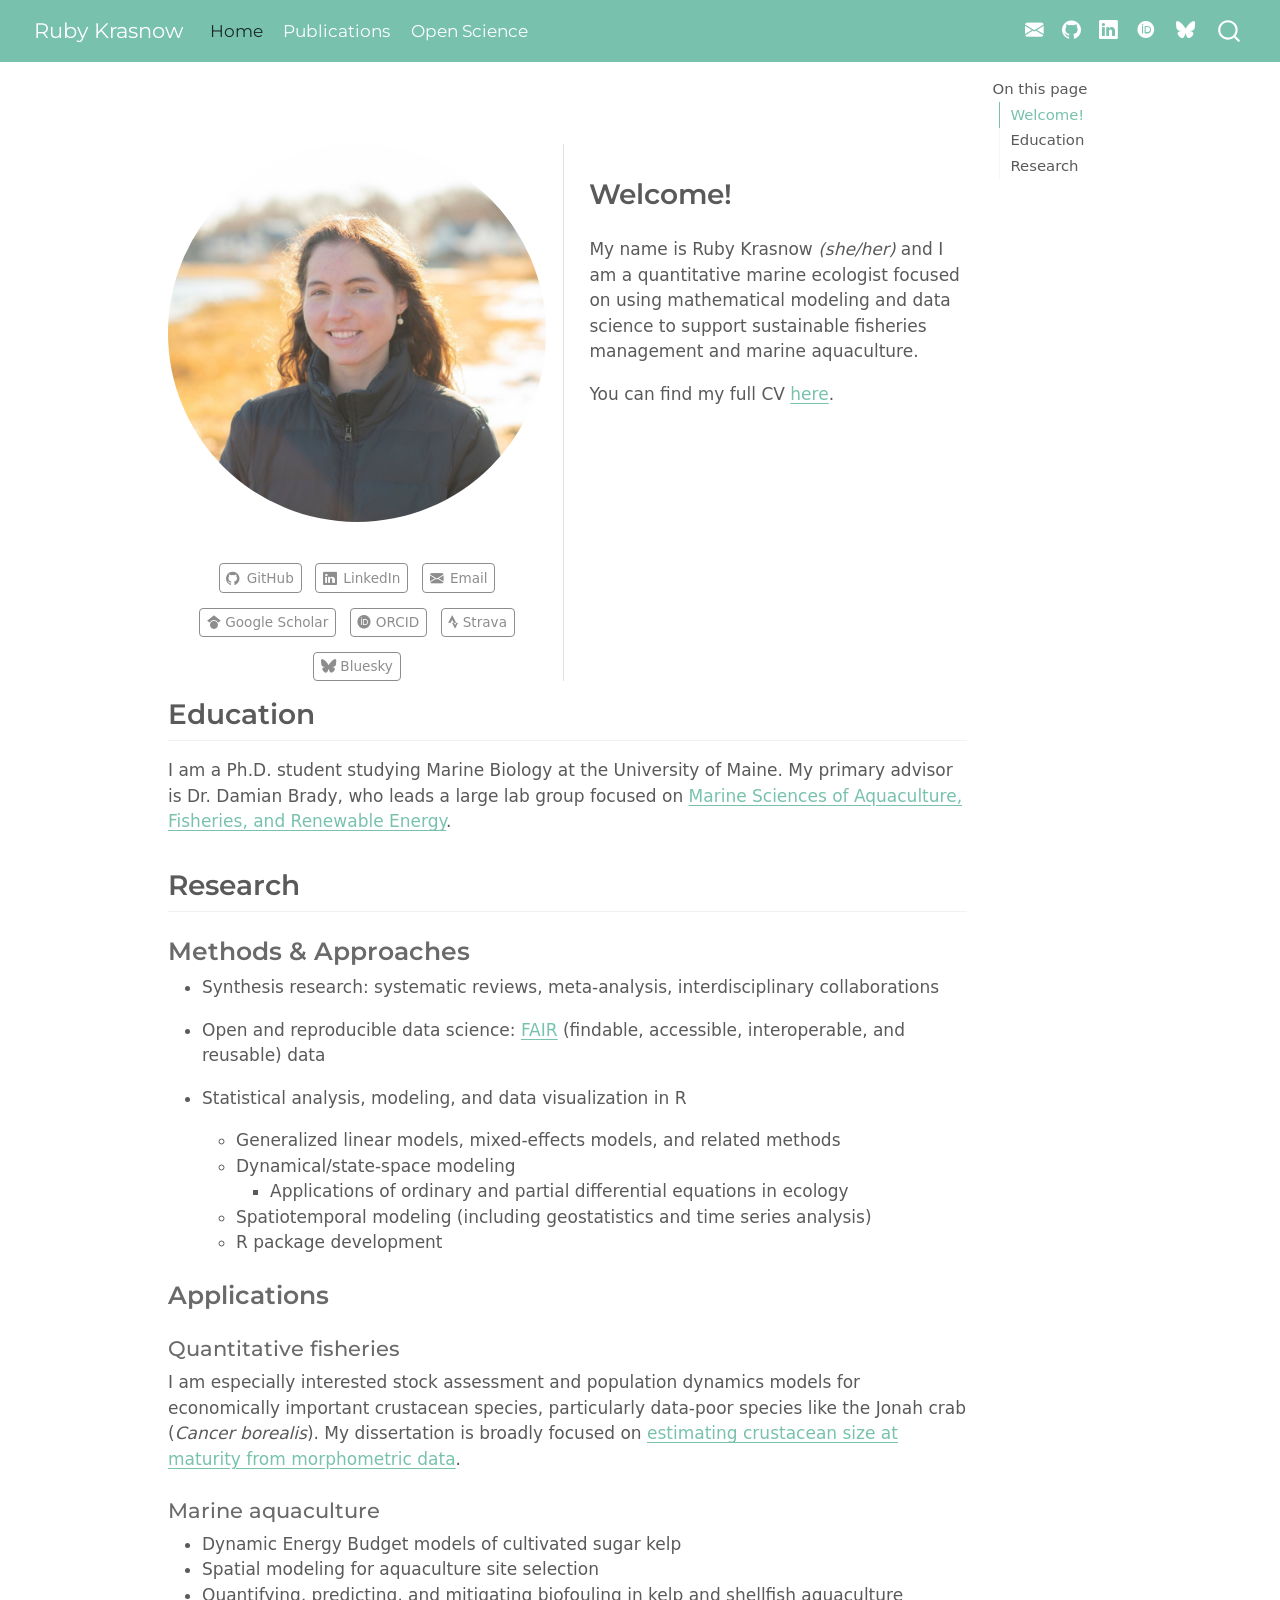
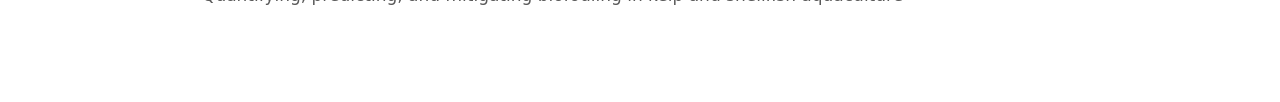
==== commit 55f6d9b0: "updated pubs" ====
--- a/docs/index.html
+++ b/docs/index.html
@@ -180,6 +180,9 @@
     <i class="bi bi-envelope-fill"></i>
      <span class="about-link-text">Email</span>
   </a>
+  <a href="https://scholar.google.com/citations?user=aFCrgpEAAAAJ&amp;hl=en" class="about-link" rel="" target="">
+     <span class="about-link-text"><i class="fa-brands fa-google-scholar" aria-label="google-scholar"></i> Google Scholar</span>
+  </a>
   <a href="https://orcid.org/0009-0007-0531-8420" class="about-link" rel="" target="">
      <span class="about-link-text"><i class="fa-brands fa-orcid" aria-label="orcid"></i> ORCID</span>
   </a>
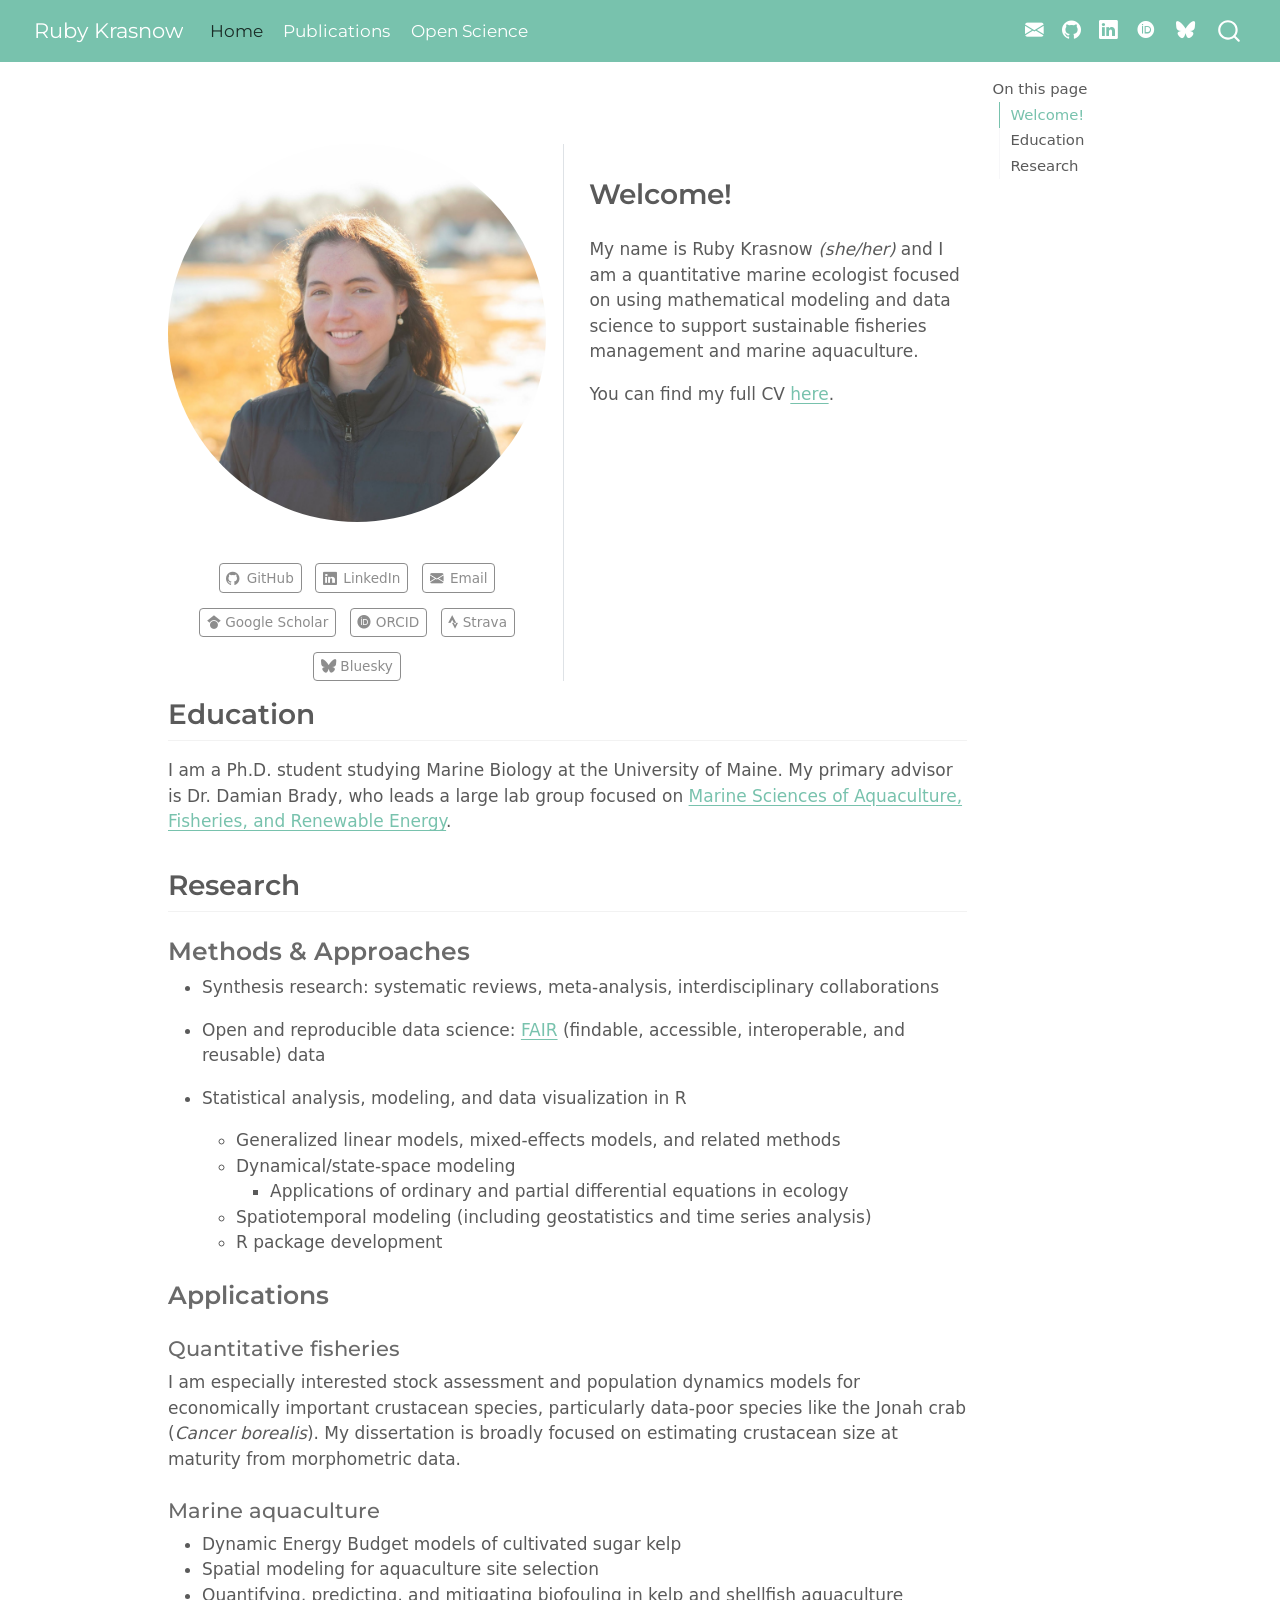
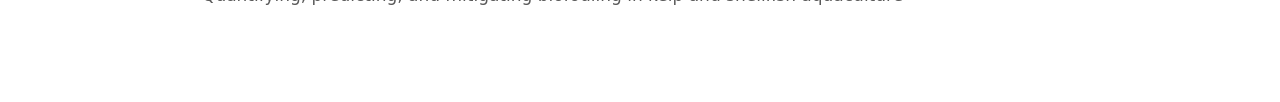
==== commit 7abe4cfa: "updated pubs and CV" ====
--- a/docs/index.html
+++ b/docs/index.html
@@ -198,7 +198,7 @@
 <section id="welcome" class="level2">
 <h2 data-anchor-id="welcome">Welcome!</h2>
 <p>My name is Ruby Krasnow <em>(she/her)</em> and I am a quantitative marine ecologist focused on using mathematical modeling and data science to support sustainable fisheries management and marine aquaculture.</p>
-<p>You can find my full CV <a href="Krasnow_CV_for_web_2025-08-11.pdf">here</a>.</p>
+<p>You can find my full CV <a href="Krasnow_CV_2026-09-07.pdf">here</a>.</p>
 </section>
 </div></div>
 </div>
@@ -230,7 +230,7 @@
 <h3 data-anchor-id="applications">Applications</h3>
 <section id="quantitative-fisheries" class="level4">
 <h4 data-anchor-id="quantitative-fisheries">Quantitative fisheries</h4>
-<p>I am especially interested stock assessment and population dynamics models for economically important crustacean species, particularly data-poor species like the Jonah crab (<em>Cancer borealis</em>). My dissertation is broadly focused on <a href="https://rmk118.github.io/thesis_proposal/">estimating crustacean size at maturity from morphometric data</a>.</p>
+<p>I am especially interested stock assessment and population dynamics models for economically important crustacean species, particularly data-poor species like the Jonah crab (<em>Cancer borealis</em>). My dissertation is broadly focused on estimating crustacean size at maturity from morphometric data.</p>
 </section>
 <section id="marine-aquaculture" class="level4">
 <h4 data-anchor-id="marine-aquaculture">Marine aquaculture</h4>
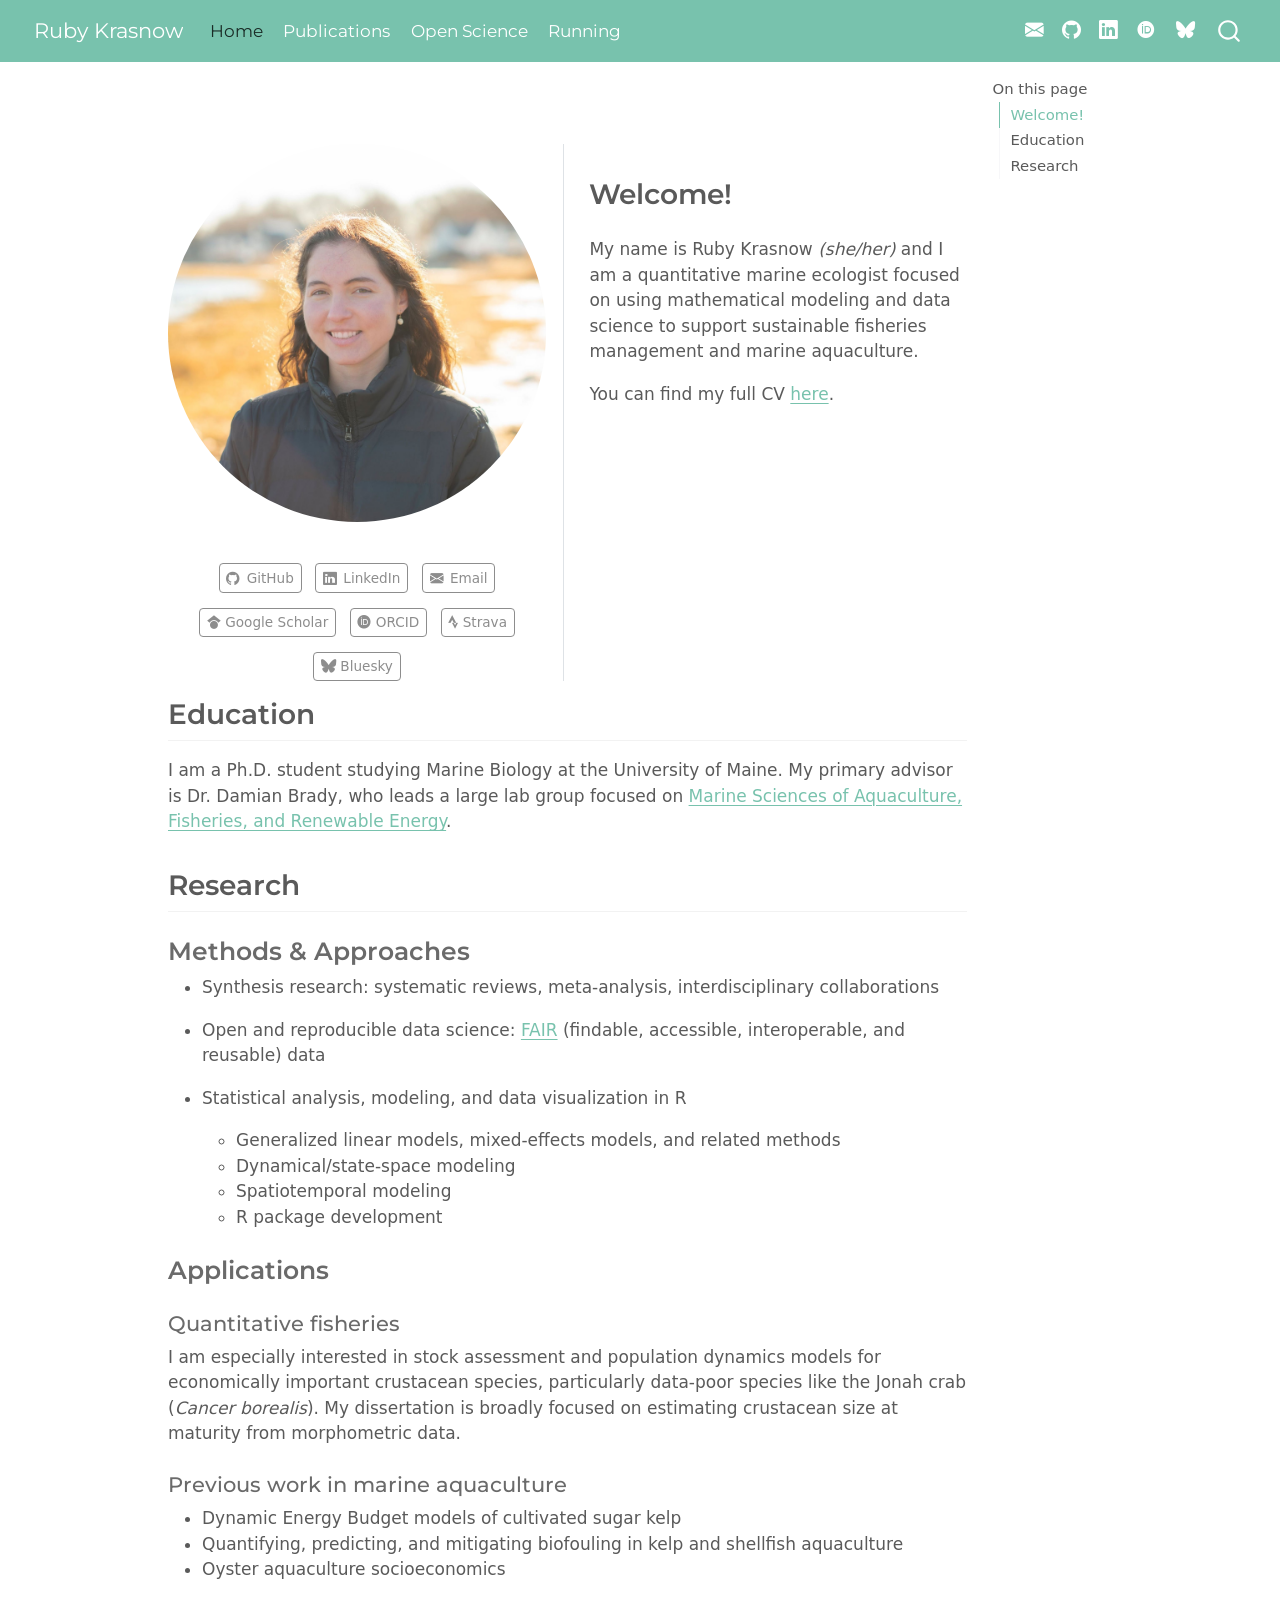
==== commit a424da37: "added running page lol" ====
--- a/docs/index.html
+++ b/docs/index.html
@@ -105,6 +105,10 @@
     <a class="nav-link" href="./open_science.html"> 
 <span class="menu-text">Open Science</span></a>
   </li>  
+  <li class="nav-item">
+    <a class="nav-link" href="./running.html"> 
+<span class="menu-text">Running</span></a>
+  </li>  
 </ul>
             <ul class="navbar-nav navbar-nav-scroll ms-auto">
   <li class="nav-item compact">
@@ -217,11 +221,8 @@
 <li><p>Statistical analysis, modeling, and data visualization in R</p>
 <ul>
 <li>Generalized linear models, mixed-effects models, and related methods</li>
-<li>Dynamical/state-space modeling
-<ul>
-<li>Applications of ordinary and partial differential equations in ecology</li>
-</ul></li>
-<li>Spatiotemporal modeling (including geostatistics and time series analysis)</li>
+<li>Dynamical/state-space modeling</li>
+<li>Spatiotemporal modeling</li>
 <li>R package development</li>
 </ul></li>
 </ul>
@@ -230,14 +231,14 @@
 <h3 data-anchor-id="applications">Applications</h3>
 <section id="quantitative-fisheries" class="level4">
 <h4 data-anchor-id="quantitative-fisheries">Quantitative fisheries</h4>
-<p>I am especially interested stock assessment and population dynamics models for economically important crustacean species, particularly data-poor species like the Jonah crab (<em>Cancer borealis</em>). My dissertation is broadly focused on estimating crustacean size at maturity from morphometric data.</p>
+<p>I am especially interested in stock assessment and population dynamics models for economically important crustacean species, particularly data-poor species like the Jonah crab (<em>Cancer borealis</em>). My dissertation is broadly focused on estimating crustacean size at maturity from morphometric data.</p>
 </section>
-<section id="marine-aquaculture" class="level4">
-<h4 data-anchor-id="marine-aquaculture">Marine aquaculture</h4>
+<section id="previous-work-in-marine-aquaculture" class="level4">
+<h4 data-anchor-id="previous-work-in-marine-aquaculture">Previous work in marine aquaculture</h4>
 <ul>
 <li>Dynamic Energy Budget models of cultivated sugar kelp</li>
-<li>Spatial modeling for aquaculture site selection</li>
 <li>Quantifying, predicting, and mitigating biofouling in kelp and shellfish aquaculture</li>
+<li>Oyster aquaculture socioeconomics</li>
 </ul>
 
 
--- a/docs/styles.css
+++ b/docs/styles.css
@@ -1 +1,55 @@
-/* css styles */
+  border-bottom: 0;
+  font-size: 1.35rem;
+  font-weight: 600;
+  line-height: 1.3;
+}
+
+main.content h3 {
+  margin-top: 1.5rem;
+  margin-bottom: 0.65rem;
+  font-size: 1.1rem;
+  font-weight: 600;
+  line-height: 1.35;
+}
+
+/* Reusable tagline, including "When I'm not on my computer" */
+.eyebrow,
+.running-eyebrow {
+  color: var(--ruby-muted);
+  font-size: 0.85rem;
+  font-weight: 500;
+  letter-spacing: 0.08em;
+  text-transform: uppercase;
+}
+
+/* Links in prose */
+main.content p a,
+main.content li a,
+main.content td a {
+  text-underline-offset: 0.2em;
+  text-decoration-thickness: 0.08em;
+}
+
+/* Tables, including personal bests */
+main.content table {
+  font-size: 0.95rem;
+  font-variant-numeric: tabular-nums;
+}
+
+main.content table th,
+main.content table td {
+  padding: 0.65rem 0.6rem;
+  border-bottom: 1px solid var(--ruby-rule);
+  vertical-align: top;
+}
+
+main.content table th {
+  font-weight: 600;
+}
+
+/* Optional small notes and photo credits */
+.running-record-note,
+.running-photo-credit {
+  color: var(--ruby-muted);
+  font-size: 0.85rem;
+}
